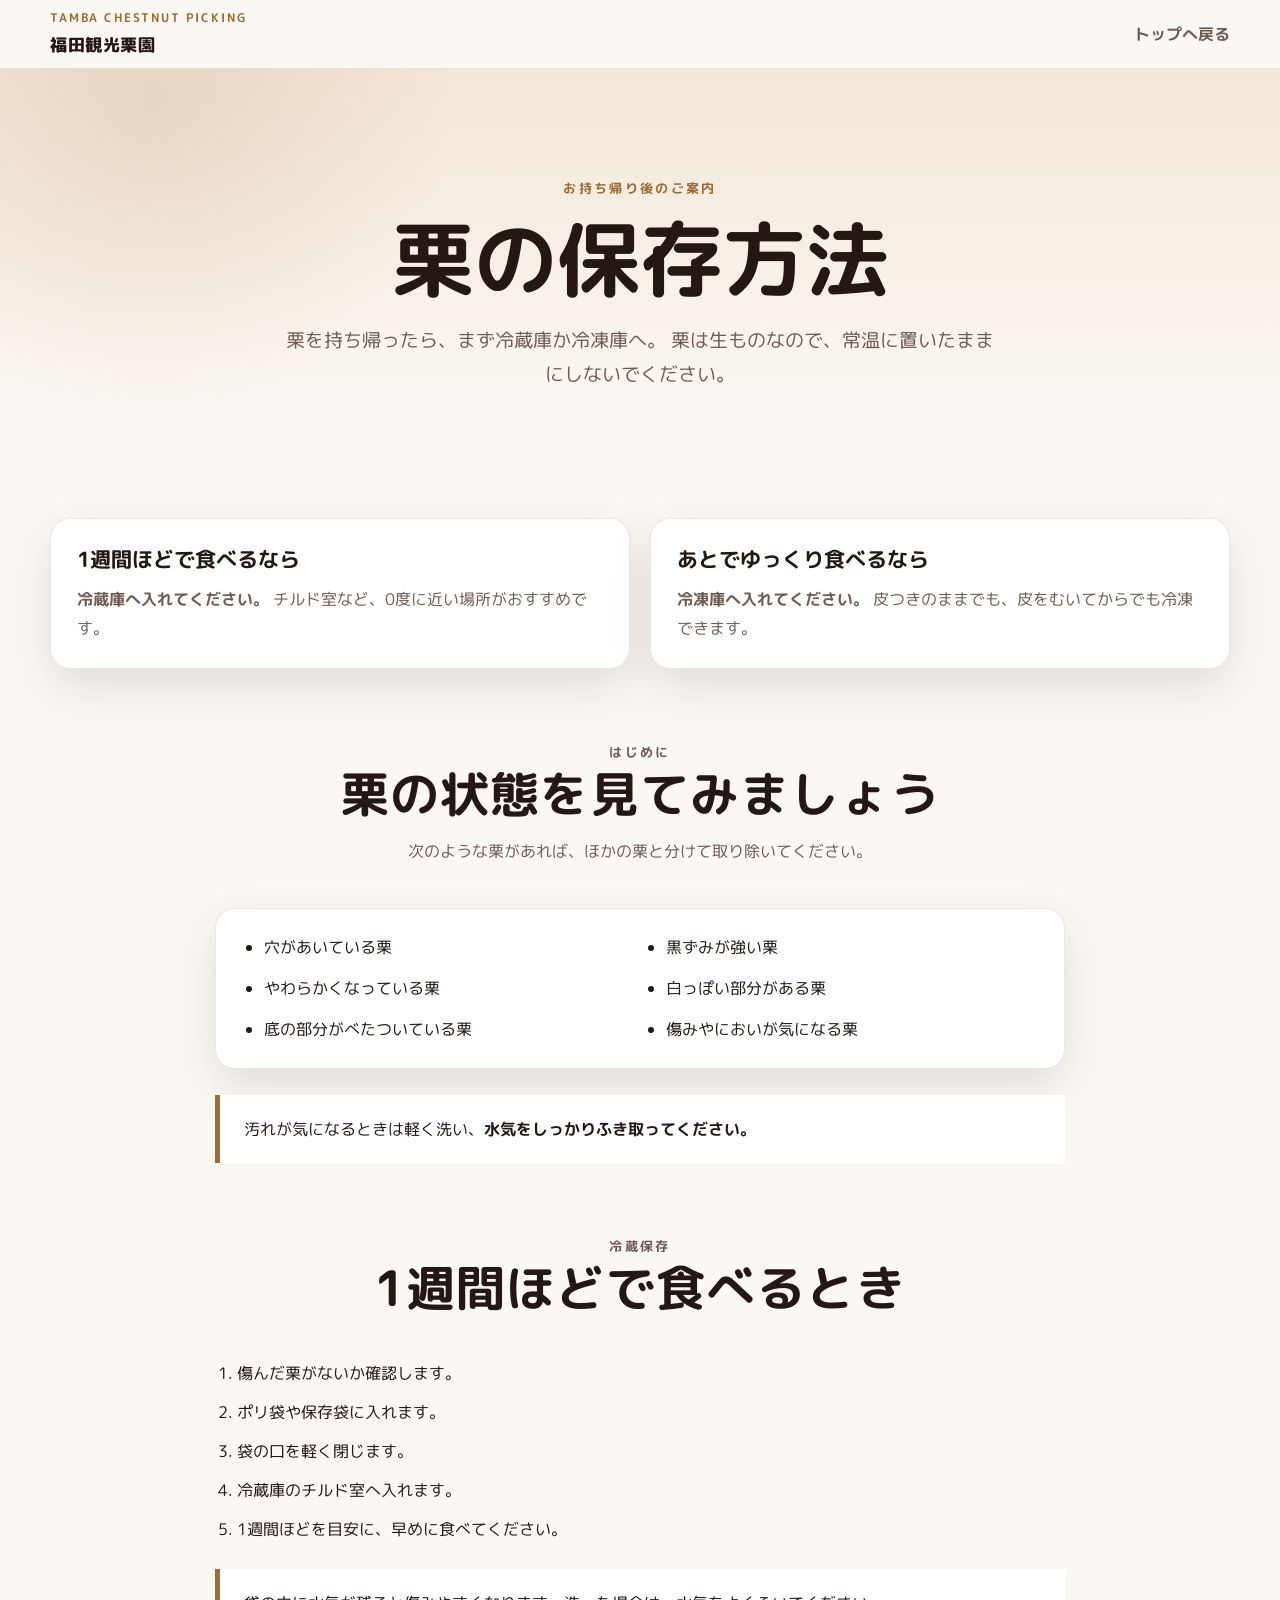
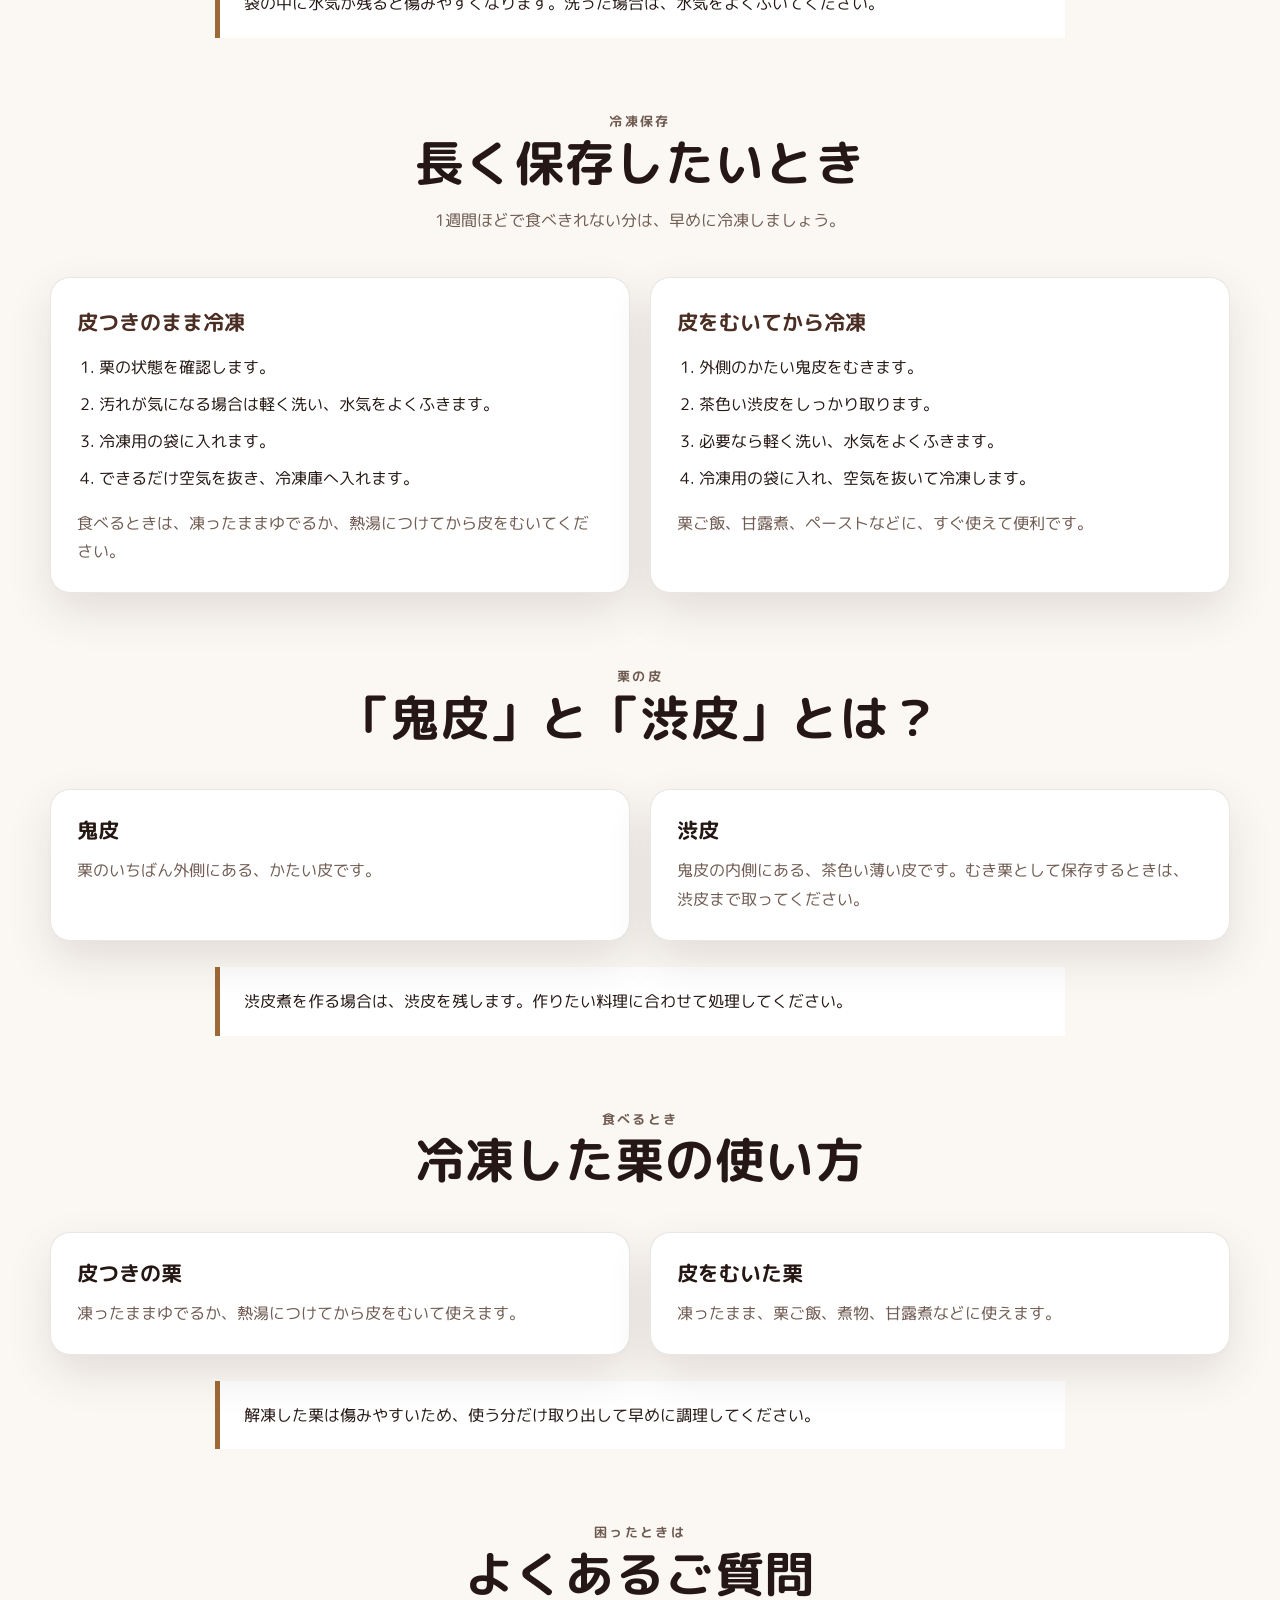
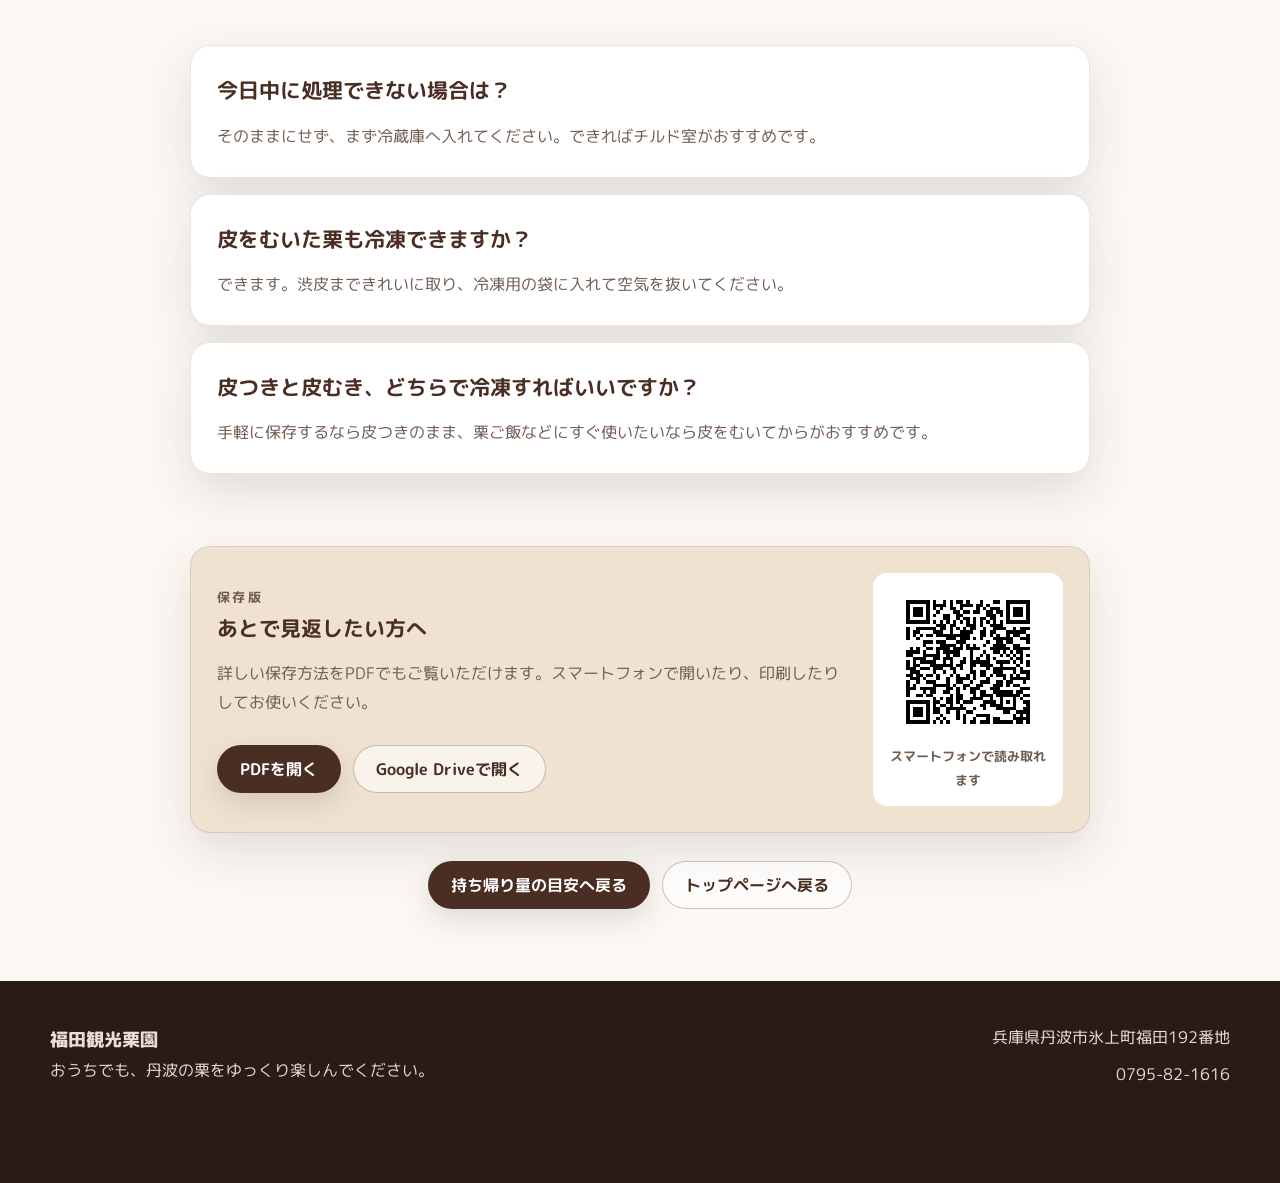
==== chestnut-storage.html @ 6d166f50 "サイト文言を自然な表現に調整" ====
<!doctype html>
<html lang="ja">
  <head>
    <meta charset="UTF-8" />
    <meta name="viewport" content="width=device-width, initial-scale=1.0" />
    <title>栗の保存方法 | 福田観光栗園</title>
    <meta
      name="description"
      content="福田観光栗園で持ち帰った栗を、おいしく楽しむための保存方法を紹介します。"
    />
    <meta name="theme-color" content="#4b2e23" />
    <link
      rel="canonical"
      href="https://s12s088yt21-alt.github.io/fukuda-kurien-site/chestnut-storage.html"
    />
    <link rel="icon" href="favicon-hero.png" type="image/png" />
    <link rel="apple-touch-icon" href="apple-touch-icon.png" />
    <meta property="og:title" content="栗の保存方法 | 福田観光栗園" />
    <meta
      property="og:description"
      content="持ち帰った栗をおいしく楽しむための、冷蔵・冷凍保存の方法をご紹介します。"
    />
    <meta property="og:type" content="article" />
    <meta
      property="og:url"
      content="https://s12s088yt21-alt.github.io/fukuda-kurien-site/chestnut-storage.html"
    />
    <meta property="og:site_name" content="福田観光栗園" />
    <meta property="og:locale" content="ja_JP" />
    <meta
      property="og:image"
      content="https://s12s088yt21-alt.github.io/fukuda-kurien-site/images/hero-share.jpg"
    />
    <meta name="twitter:card" content="summary_large_image" />
    <link rel="preconnect" href="https://fonts.googleapis.com" />
    <link rel="preconnect" href="https://fonts.gstatic.com" crossorigin />
    <link
      href="https://fonts.googleapis.com/css2?family=M+PLUS+Rounded+1c:wght@400;500;700;900&amp;display=swap"
      rel="stylesheet"
    />
    <link rel="stylesheet" href="style.css" />
  </head>
  <body class="subpage-body">
    <header class="subpage-header">
      <div class="container header-inner">
        <a class="brand" href="index.html">
          <span class="brand-kicker">Tamba Chestnut Picking</span>
          <span class="brand-name">福田観光栗園</span>
        </a>
        <a class="back-link" href="index.html">トップへ戻る</a>
      </div>
    </header>

    <main>
      <section class="guide-hero">
        <div class="container">
          <p class="section-kicker">お持ち帰り後のご案内</p>
          <h1>栗の保存方法</h1>
          <p class="guide-lead">
            栗を持ち帰ったら、まず冷蔵庫か冷凍庫へ。
            栗は生ものなので、常温に置いたままにしないでください。
          </p>
        </div>
      </section>

      <section class="guide-section">
        <div class="container">
          <div class="storage-grid storage-grid-two">
            <article class="storage-card">
              <h2>1週間ほどで食べるなら</h2>
              <p><strong>冷蔵庫へ入れてください。</strong> チルド室など、0度に近い場所がおすすめです。</p>
            </article>
            <article class="storage-card">
              <h2>あとでゆっくり食べるなら</h2>
              <p><strong>冷凍庫へ入れてください。</strong> 皮つきのままでも、皮をむいてからでも冷凍できます。</p>
            </article>
          </div>
        </div>
      </section>

      <section class="guide-section">
        <div class="container">
          <div class="section-heading">
            <p class="section-kicker">はじめに</p>
            <h2>栗の状態を見てみましょう</h2>
            <p>次のような栗があれば、ほかの栗と分けて取り除いてください。</p>
          </div>
          <ul class="storage-check-list">
            <li>穴があいている栗</li>
            <li>黒ずみが強い栗</li>
            <li>やわらかくなっている栗</li>
            <li>白っぽい部分がある栗</li>
            <li>底の部分がべたついている栗</li>
            <li>傷みやにおいが気になる栗</li>
          </ul>
          <div class="storage-note">
            <p>汚れが気になるときは軽く洗い、<strong>水気をしっかりふき取ってください。</strong></p>
          </div>
        </div>
      </section>

      <section class="guide-section">
        <div class="container">
          <div class="section-heading">
            <p class="section-kicker">冷蔵保存</p>
            <h2>1週間ほどで食べるとき</h2>
          </div>
          <ol class="storage-steps">
            <li>傷んだ栗がないか確認します。</li>
            <li>ポリ袋や保存袋に入れます。</li>
            <li>袋の口を軽く閉じます。</li>
            <li>冷蔵庫のチルド室へ入れます。</li>
            <li>1週間ほどを目安に、早めに食べてください。</li>
          </ol>
          <div class="storage-note">
            <p>袋の中に水気が残ると傷みやすくなります。洗った場合は、水気をよくふいてください。</p>
          </div>
        </div>
      </section>

      <section class="guide-section">
        <div class="container">
          <div class="section-heading">
            <p class="section-kicker">冷凍保存</p>
            <h2>長く保存したいとき</h2>
            <p>1週間ほどで食べきれない分は、早めに冷凍しましょう。</p>
          </div>
          <div class="storage-method-grid">
            <article class="storage-method-card">
              <h3>皮つきのまま冷凍</h3>
              <ol>
                <li>栗の状態を確認します。</li>
                <li>汚れが気になる場合は軽く洗い、水気をよくふきます。</li>
                <li>冷凍用の袋に入れます。</li>
                <li>できるだけ空気を抜き、冷凍庫へ入れます。</li>
              </ol>
              <p>食べるときは、凍ったままゆでるか、熱湯につけてから皮をむいてください。</p>
            </article>
            <article class="storage-method-card">
              <h3>皮をむいてから冷凍</h3>
              <ol>
                <li>外側のかたい鬼皮をむきます。</li>
                <li>茶色い渋皮をしっかり取ります。</li>
                <li>必要なら軽く洗い、水気をよくふきます。</li>
                <li>冷凍用の袋に入れ、空気を抜いて冷凍します。</li>
              </ol>
              <p>栗ご飯、甘露煮、ペーストなどに、すぐ使えて便利です。</p>
            </article>
          </div>
        </div>
      </section>

      <section class="guide-section">
        <div class="container">
          <div class="section-heading">
            <p class="section-kicker">栗の皮</p>
            <h2>「鬼皮」と「渋皮」とは？</h2>
          </div>
          <div class="storage-grid storage-grid-two">
            <article class="storage-card">
              <h2>鬼皮</h2>
              <p>栗のいちばん外側にある、かたい皮です。</p>
            </article>
            <article class="storage-card">
              <h2>渋皮</h2>
              <p>鬼皮の内側にある、茶色い薄い皮です。むき栗として保存するときは、渋皮まで取ってください。</p>
            </article>
          </div>
          <div class="storage-note">
            <p>渋皮煮を作る場合は、渋皮を残します。作りたい料理に合わせて処理してください。</p>
          </div>
        </div>
      </section>

      <section class="guide-section">
        <div class="container">
          <div class="section-heading">
            <p class="section-kicker">食べるとき</p>
            <h2>冷凍した栗の使い方</h2>
          </div>
          <div class="storage-grid storage-grid-two">
            <article class="storage-card">
              <h2>皮つきの栗</h2>
              <p>凍ったままゆでるか、熱湯につけてから皮をむいて使えます。</p>
            </article>
            <article class="storage-card">
              <h2>皮をむいた栗</h2>
              <p>凍ったまま、栗ご飯、煮物、甘露煮などに使えます。</p>
            </article>
          </div>
          <div class="storage-note">
            <p>解凍した栗は傷みやすいため、使う分だけ取り出して早めに調理してください。</p>
          </div>
        </div>
      </section>

      <section class="guide-section">
        <div class="container">
          <div class="section-heading">
            <p class="section-kicker">困ったときは</p>
            <h2>よくあるご質問</h2>
          </div>
          <div class="storage-faq">
            <article>
              <h3>今日中に処理できない場合は？</h3>
              <p>そのままにせず、まず冷蔵庫へ入れてください。できればチルド室がおすすめです。</p>
            </article>
            <article>
              <h3>皮をむいた栗も冷凍できますか？</h3>
              <p>できます。渋皮まできれいに取り、冷凍用の袋に入れて空気を抜いてください。</p>
            </article>
            <article>
              <h3>皮つきと皮むき、どちらで冷凍すればいいですか？</h3>
              <p>手軽に保存するなら皮つきのまま、栗ご飯などにすぐ使いたいなら皮をむいてからがおすすめです。</p>
            </article>
          </div>
        </div>
      </section>

      <section class="guide-section">
        <div class="container">
          <div class="storage-download">
            <div>
              <p class="section-kicker">保存版</p>
              <h2>あとで見返したい方へ</h2>
              <p>詳しい保存方法をPDFでもご覧いただけます。スマートフォンで開いたり、印刷したりしてお使いください。</p>
              <div class="guide-actions storage-download-actions">
                <a class="btn btn-primary" href="downloads/chestnut-storage-guide.pdf" target="_blank">PDFを開く</a>
                <a
                  class="btn btn-outline"
                  href="https://drive.google.com/file/d/1K8E_uU2FD8Vd5UGMmDGzL3dRLNlVh2WB/view?usp=sharing"
                  target="_blank"
                  rel="noreferrer"
                >Google Driveで開く</a>
              </div>
            </div>
            <a
              class="storage-qr"
              href="https://drive.google.com/file/d/1K8E_uU2FD8Vd5UGMmDGzL3dRLNlVh2WB/view?usp=sharing"
              target="_blank"
              rel="noreferrer"
              aria-label="QRコードのリンク先を開く"
            >
              <img src="assets/chestnut-storage-qr.svg" alt="詳しい栗の保存方法PDFのQRコード" />
              <span>スマートフォンで読み取れます</span>
            </a>
          </div>
          <div class="guide-actions">
            <a class="btn btn-primary" href="how-much-chestnuts.html">持ち帰り量の目安へ戻る</a>
            <a class="btn btn-outline" href="index.html">トップページへ戻る</a>
          </div>
        </div>
      </section>
    </main>

    <footer class="site-footer">
      <div class="container footer-inner">
        <div>
          <p class="footer-brand">福田観光栗園</p>
          <p>おうちでも、丹波の栗をゆっくり楽しんでください。</p>
        </div>
        <div class="footer-meta">
          <p>兵庫県丹波市氷上町福田192番地</p>
          <p>0795-82-1616</p>
        </div>
      </div>
    </footer>
  </body>
</html>
---- style.css ----
:root {
  --bg: #f7f2eb;
  --bg-soft: #fbf8f4;
  --surface: rgba(255, 255, 255, 0.72);
  --surface-strong: #ffffff;
  --text: #241714;
  --muted: #6f5b52;
  --line: rgba(78, 49, 36, 0.12);
  --primary: #4b2e23;
  --primary-strong: #341d15;
  --accent: #9c6a36;
  --accent-soft: #efe2d0;
  --green: #475b45;
  --shadow: 0 18px 45px rgba(46, 27, 19, 0.12);
  --radius-xl: 28px;
  --radius-lg: 20px;
  --radius-md: 14px;
  --container: 1180px;
  --header-h: 76px;
}

*,
*::before,
*::after {
  box-sizing: border-box;
}

html {
  scroll-behavior: smooth;
}

body {
  margin: 0;
  color: var(--text);
  background:
    radial-gradient(circle at top left, rgba(156, 106, 54, 0.06), transparent 22%),
    linear-gradient(180deg, #fbf8f4 0%, #f5efe7 100%);
  font-family:
    "M PLUS Rounded 1c",
    "Hiragino Sans",
    "Yu Gothic",
    "Meiryo",
    system-ui,
    -apple-system,
    sans-serif;
  line-height: 1.8;
  -webkit-font-smoothing: antialiased;
  text-rendering: optimizeLegibility;
}

img {
  display: block;
  max-width: 100%;
  height: auto;
}

button,
input,
textarea,
select {
  font: inherit;
}

a {
  color: inherit;
  text-decoration: none;
}

p,
h1,
h2,
h3,
figure {
  margin: 0;
}

.container {
  width: min(calc(100% - 32px), var(--container));
  margin-inline: auto;
}

.section {
  padding: 88px 0;
}

.section-heading {
  max-width: 760px;
  margin: 0 auto 42px;
  text-align: center;
}

.section-heading.left {
  margin-inline: 0;
  text-align: left;
}

.section-heading.compact {
  margin-bottom: 28px;
}

.section-kicker {
  margin: 0 0 12px;
  color: var(--accent);
  font-size: 0.82rem;
  font-weight: 700;
  letter-spacing: 0.18em;
  text-transform: uppercase;
}

.section-heading h2,
.story-copy h2,
.about-copy h2,
.access-copy h2 {
  margin: 0 0 14px;
  font-family:
    "M PLUS Rounded 1c",
    "Hiragino Sans",
    "Yu Gothic",
    sans-serif;
  font-weight: 700;
  font-size: clamp(2rem, 3.8vw, 3.4rem);
  line-height: 1.2;
  letter-spacing: 0.02em;
}

.section-heading p {
  margin: 0;
  color: var(--muted);
}

.site-header {
  position: sticky;
  top: 0;
  z-index: 50;
  height: var(--header-h);
  backdrop-filter: blur(16px);
  background: rgba(247, 242, 235, 0.7);
  border-bottom: 1px solid rgba(75, 46, 35, 0.08);
}

.header-inner {
  display: flex;
  align-items: center;
  justify-content: space-between;
  gap: 24px;
  min-height: var(--header-h);
}

.brand {
  display: grid;
  gap: 2px;
}

.brand-kicker {
  font-size: 0.72rem;
  font-weight: 700;
  letter-spacing: 0.16em;
  text-transform: uppercase;
  color: var(--accent);
}

.brand-name {
  font-size: 1.05rem;
  font-weight: 800;
  letter-spacing: 0.03em;
}

.site-nav {
  display: flex;
  align-items: center;
  gap: 24px;
}

.site-nav a {
  position: relative;
  font-size: 0.95rem;
  color: var(--muted);
}

.site-nav a::after {
  content: "";
  position: absolute;
  left: 0;
  bottom: -6px;
  width: 100%;
  height: 1px;
  background: var(--primary);
  transform: scaleX(0);
  transform-origin: left;
  transition: transform 0.25s ease;
}

.site-nav a:hover::after,
.site-nav a:focus-visible::after {
  transform: scaleX(1);
}

.hero {
  position: relative;
  min-height: calc(100svh - var(--header-h));
  display: grid;
  align-items: center;
  overflow: clip;
}

.hero-media,
.hero-media img,
.hero-overlay {
  position: absolute;
  inset: 0;
}

.hero-media img {
  width: 100%;
  height: 100%;
  object-fit: cover;
}

.hero-overlay {
  background:
    linear-gradient(90deg, rgba(25, 15, 10, 0.72) 0%, rgba(25, 15, 10, 0.46) 42%, rgba(25, 15, 10, 0.16) 100%),
    linear-gradient(180deg, rgba(25, 15, 10, 0.08), rgba(25, 15, 10, 0.4));
}

.hero-content {
  position: relative;
  z-index: 1;
  padding: 88px 0 96px;
  color: #fffaf5;
}

.hero-content h1 {
  margin: 0 0 18px;
  font-family:
    "M PLUS Rounded 1c",
    "Hiragino Sans",
    "Yu Gothic",
    sans-serif;
  font-weight: 700;
  font-size: clamp(2.8rem, 6vw, 5.8rem);
  line-height: 1.05;
  letter-spacing: 0.04em;
}

.hero-lead {
  max-width: 680px;
  margin: 0 0 28px;
  color: rgba(255, 250, 245, 0.92);
  font-size: clamp(1rem, 1.5vw, 1.12rem);
}

.hero-actions {
  display: flex;
  flex-wrap: wrap;
  gap: 14px;
  margin-bottom: 28px;
}

.btn {
  display: inline-flex;
  align-items: center;
  justify-content: center;
  min-height: 48px;
  padding: 0 22px;
  border-radius: 999px;
  border: 1px solid transparent;
  font-weight: 700;
  transition:
    transform 0.2s ease,
    background-color 0.2s ease,
    border-color 0.2s ease,
    color 0.2s ease,
    box-shadow 0.2s ease;
}

.btn:hover,
.btn:focus-visible {
  transform: translateY(-1px);
}

.btn-primary {
  background: #fffaf5;
  color: var(--primary);
  box-shadow: 0 10px 30px rgba(0, 0, 0, 0.12);
}

.btn-secondary {
  color: #fffaf5;
  border-color: rgba(255, 250, 245, 0.4);
  background: rgba(255, 255, 255, 0.08);
}

.btn-instagram {
  color: var(--surface-strong);
  background: linear-gradient(135deg, #7f4b2c, #4b2e23);
  border-color: rgba(75, 46, 35, 0.9);
  box-shadow: 0 12px 28px rgba(75, 46, 35, 0.18);
}

.btn-instagram:hover,
.btn-instagram:focus-visible {
  background: linear-gradient(135deg, #8f5633, #341d15);
  box-shadow: 0 16px 32px rgba(52, 29, 21, 0.22);
}

.btn-outline {
  color: var(--primary);
  border-color: rgba(75, 46, 35, 0.28);
  background: rgba(255, 255, 255, 0.58);
}

.text-link {
  color: var(--primary);
  font-weight: 700;
  text-decoration: underline;
  text-decoration-color: rgba(75, 46, 35, 0.3);
  text-underline-offset: 3px;
}

.hero-points {
  display: flex;
  flex-wrap: wrap;
  gap: 10px 12px;
  padding: 0;
  margin: 0;
  list-style: none;
}

.hero-points li {
  padding: 10px 14px;
  border-radius: 999px;
  background: rgba(255, 250, 245, 0.12);
  border: 1px solid rgba(255, 250, 245, 0.18);
  backdrop-filter: blur(10px);
  font-size: 0.95rem;
}

.season-status {
  position: relative;
  z-index: 3;
  padding: 18px 0;
  color: #fff8f1;
  background: var(--green);
}

.season-status-inner {
  display: flex;
  align-items: center;
  justify-content: center;
  flex-wrap: wrap;
  gap: 8px 16px;
  text-align: center;
}

.season-status-label {
  padding: 5px 10px;
  border: 1px solid rgba(255, 255, 255, 0.36);
  border-radius: 999px;
  font-size: 0.82rem;
  font-weight: 700;
}

.season-status strong {
  font-size: 1.12rem;
}

.season-status p {
  color: rgba(255, 248, 241, 0.82);
  font-size: 0.92rem;
}

.quick-info {
  position: relative;
  padding-top: 24px;
  z-index: 2;
}

.info-grid {
  display: grid;
  grid-template-columns: repeat(5, 1fr);
  gap: 18px;
}

.info-card {
  padding: 22px 18px;
  border-radius: var(--radius-lg);
  background: rgba(255, 255, 255, 0.82);
  border: 1px solid rgba(255, 255, 255, 0.9);
  backdrop-filter: blur(18px);
  box-shadow: var(--shadow);
}

.info-label {
  display: inline-block;
  margin-bottom: 12px;
  color: var(--accent);
  font-size: 0.78rem;
  font-weight: 800;
  letter-spacing: 0.14em;
  text-transform: uppercase;
}

.info-card strong {
  display: block;
  margin-bottom: 8px;
  font-size: 1.04rem;
  line-height: 1.5;
}

.info-card p {
  margin: 0;
  color: var(--muted);
  font-size: 0.92rem;
  line-height: 1.7;
}

.about-grid,
.story-grid,
.access-grid {
  display: grid;
  grid-template-columns: 1.1fr 0.9fr;
  gap: 40px;
  align-items: center;
}

.about-copy p,
.story-copy p,
.access-copy p {
  margin: 0 0 16px;
  color: var(--muted);
}

.about-features {
  display: grid;
  grid-template-columns: repeat(3, 1fr);
  gap: 16px;
  margin-top: 28px;
}

.feature-card,
.note-card,
.side-panel,
.flow-card,
.price-card {
  border-radius: var(--radius-lg);
  background: rgba(255, 255, 255, 0.74);
  border: 1px solid var(--line);
  box-shadow: var(--shadow);
}

.feature-card {
  padding: 18px;
}

.feature-card h3 {
  margin: 0 0 8px;
  font-size: 1rem;
}

.feature-card p {
  margin: 0;
  color: var(--muted);
  font-size: 0.93rem;
}

.about-visual img,
.story-visual img,
.access-visual img {
  border-radius: var(--radius-xl);
  box-shadow: var(--shadow);
  object-fit: cover;
}

.gallery-grid {
  display: grid;
  grid-template-columns: 1.25fr 1fr 1fr;
  gap: 16px;
}

.gallery-item {
  position: relative;
  padding: 0;
  border: 0;
  border-radius: 22px;
  overflow: hidden;
  background: #ddd;
  box-shadow: var(--shadow);
  min-height: 250px;
}

.gallery-item img {
  width: 100%;
  height: 100%;
  object-fit: cover;
  transition:
    transform 0.45s ease,
    filter 0.45s ease;
}

.gallery-item::after {
  content: "写真";
  position: absolute;
  right: 14px;
  bottom: 14px;
  padding: 8px 12px;
  border-radius: 999px;
  background: rgba(20, 12, 8, 0.62);
  color: #fff;
  font-size: 0.82rem;
  opacity: 0;
  transform: translateY(8px);
  transition:
    opacity 0.25s ease,
    transform 0.25s ease;
}

.gallery-item:hover img,
.gallery-item:focus-visible img {
  transform: scale(1.04);
  filter: saturate(1.04);
}

.gallery-item:hover::after,
.gallery-item:focus-visible::after {
  opacity: 1;
  transform: translateY(0);
}

.gallery-item-large {
  grid-row: span 2;
  min-height: 520px;
}

.flow-grid,
.pricing-grid {
  display: grid;
  grid-template-columns: repeat(3, 1fr);
  gap: 22px;
}

.flow-card {
  position: relative;
  overflow: hidden;
  padding: 0 0 22px;
}

.flow-card img {
  width: 100%;
  aspect-ratio: 4 / 3;
  object-fit: cover;
}

.flow-card h3 {
  margin: 20px 22px 10px;
  font-size: 1.2rem;
}

.flow-card p,
.flow-card dl {
  margin: 0 22px;
  color: var(--muted);
}

.flow-card dl {
  margin-top: 16px;
  padding-top: 14px;
  border-top: 1px solid var(--line);
}

.flow-card dt {
  margin-bottom: 4px;
  color: var(--primary);
  font-weight: 700;
}

.flow-card dd {
  margin: 0;
}

.flow-number {
  position: absolute;
  top: 14px;
  left: 14px;
  z-index: 1;
  width: 42px;
  height: 42px;
  display: grid;
  place-items: center;
  border-radius: 50%;
  background: rgba(75, 46, 35, 0.88);
  color: #fff;
  font-weight: 800;
  font-size: 0.9rem;
  box-shadow: 0 10px 20px rgba(0, 0, 0, 0.18);
}

.pricing-grid {
  grid-template-columns: repeat(3, 1fr);
}

.price-card {
  padding: 24px;
}

.price-card.highlight {
  background:
    linear-gradient(180deg, rgba(75, 46, 35, 0.96), rgba(52, 29, 21, 0.96));
  color: #fff8f1;
  border-color: transparent;
}

.price-label {
  display: inline-block;
  margin-bottom: 12px;
  color: var(--accent);
  font-size: 0.8rem;
  font-weight: 800;
  letter-spacing: 0.14em;
  text-transform: uppercase;
}

.price-card.highlight .price-label {
  color: rgba(255, 243, 222, 0.72);
}

.price-card h3 {
  margin: 0 0 8px;
  font-size: clamp(1.6rem, 2.3vw, 2.15rem);
  line-height: 1.2;
}

.price-card p {
  margin: 0;
  color: inherit;
  opacity: 0.85;
}

.take-home-promo {
  padding-top: 32px;
}

.take-home-promo-inner {
  display: grid;
  grid-template-columns: minmax(0, 1.35fr) minmax(260px, 0.65fr);
  gap: 36px;
  align-items: center;
  padding: clamp(28px, 5vw, 54px);
  border-radius: var(--radius-xl);
  color: #fff8f1;
  background:
    radial-gradient(circle at top right, rgba(239, 226, 208, 0.18), transparent 35%),
    linear-gradient(135deg, #4b2e23, #2f3d2e);
  box-shadow: var(--shadow);
}

.take-home-promo h2 {
  margin: 0 0 14px;
  font-family:
    "M PLUS Rounded 1c",
    "Hiragino Sans",
    "Yu Gothic",
    sans-serif;
  font-weight: 700;
  font-size: clamp(2rem, 3.8vw, 3.3rem);
  line-height: 1.25;
}

.take-home-promo p {
  margin: 0;
  color: rgba(255, 248, 241, 0.84);
}

.take-home-promo-actions {
  display: grid;
  gap: 12px;
}

.take-home-promo .btn-outline {
  color: #fff8f1;
  border-color: rgba(255, 248, 241, 0.35);
  background: rgba(255, 255, 255, 0.08);
}

/* 下層案内ページ */
.subpage-body {
  background: var(--bg-soft);
}

.subpage-header {
  border-bottom: 1px solid var(--line);
  background: rgba(251, 248, 244, 0.94);
}

.subpage-header .header-inner {
  min-height: 68px;
}

.back-link {
  color: var(--muted);
  font-weight: 700;
}

.guide-hero {
  padding: clamp(62px, 9vw, 108px) 0 54px;
  text-align: center;
  background:
    radial-gradient(circle at 12% 10%, rgba(156, 106, 54, 0.14), transparent 26%),
    linear-gradient(180deg, #f3e7d8, #fbf8f4);
}

.guide-hero h1 {
  margin: 0 0 18px;
  font-family:
    "M PLUS Rounded 1c",
    "Hiragino Sans",
    "Yu Gothic",
    sans-serif;
  font-weight: 700;
  font-size: clamp(2.5rem, 7vw, 5.2rem);
  line-height: 1.12;
}

.guide-lead {
  max-width: 720px;
  margin: 0 auto;
  color: var(--muted);
  font-size: clamp(1rem, 2vw, 1.18rem);
}

.freedom-note {
  max-width: 820px;
  margin: 30px auto 0;
  padding: 18px 22px;
  border: 1px solid rgba(75, 46, 35, 0.14);
  border-radius: var(--radius-md);
  background: rgba(255, 255, 255, 0.72);
  font-weight: 700;
}

.guide-section {
  padding: 72px 0;
}

.guide-section + .guide-section {
  padding-top: 0;
}

.amount-grid,
.use-grid,
.storage-grid {
  display: grid;
  grid-template-columns: repeat(3, 1fr);
  gap: 20px;
}

.storage-grid-two {
  grid-template-columns: repeat(2, 1fr);
}

.amount-card,
.use-card,
.storage-card,
.guide-callout {
  padding: 26px;
  border: 1px solid var(--line);
  border-radius: var(--radius-lg);
  background: #fff;
  box-shadow: var(--shadow);
}

.amount-card {
  position: relative;
  padding-top: 62px;
}

.amount-label {
  position: absolute;
  top: 20px;
  left: 22px;
  color: var(--accent);
  font-weight: 800;
  letter-spacing: 0.06em;
}

.amount-card h2,
.use-card h2,
.storage-card h2 {
  margin: 0 0 10px;
  font-size: 1.3rem;
  line-height: 1.45;
}

.amount-card p,
.use-card p,
.storage-card p,
.guide-callout p {
  margin: 0;
  color: var(--muted);
}

.guide-callout {
  max-width: 850px;
  margin: 34px auto 0;
  text-align: center;
  background: var(--accent-soft);
  box-shadow: none;
}

.guide-callout strong {
  display: block;
  margin-bottom: 6px;
  color: var(--primary);
  font-size: 1.2rem;
}

.guide-actions {
  display: flex;
  flex-wrap: wrap;
  justify-content: center;
  gap: 12px;
  margin-top: 28px;
}

.guide-actions .btn-primary {
  color: #fff;
  background: var(--primary);
}

.storage-steps {
  max-width: 850px;
  margin: 0 auto;
  padding-left: 1.4em;
}

.storage-steps li + li {
  margin-top: 10px;
}

.storage-note {
  max-width: 850px;
  margin: 26px auto 0;
  padding: 20px 24px;
  border-left: 5px solid var(--accent);
  background: #fff;
}

.storage-note p {
  margin: 0;
}

.storage-check-list {
  display: grid;
  grid-template-columns: repeat(2, minmax(0, 1fr));
  gap: 12px 28px;
  max-width: 850px;
  margin: 0 auto;
  padding: 24px 24px 24px 48px;
  border: 1px solid var(--line);
  border-radius: var(--radius-lg);
  background: #fff;
  box-shadow: var(--shadow);
}

.storage-method-grid {
  display: grid;
  grid-template-columns: repeat(2, 1fr);
  gap: 20px;
}

.storage-method-card,
.storage-faq article,
.storage-download {
  padding: 26px;
  border: 1px solid var(--line);
  border-radius: var(--radius-lg);
  background: #fff;
  box-shadow: var(--shadow);
}

.storage-method-card h3,
.storage-faq h3,
.storage-download h2 {
  margin: 0 0 12px;
  color: var(--primary);
  font-size: 1.3rem;
}

.storage-method-card ol {
  margin: 0 0 16px;
  padding-left: 1.35em;
}

.storage-method-card li + li {
  margin-top: 8px;
}

.storage-method-card p,
.storage-faq p,
.storage-download p {
  margin: 0;
  color: var(--muted);
}

.storage-faq {
  display: grid;
  gap: 16px;
  max-width: 900px;
  margin: 0 auto;
}

.storage-download {
  display: grid;
  grid-template-columns: minmax(0, 1fr) 190px;
  gap: 28px;
  align-items: center;
  max-width: 900px;
  margin: 0 auto;
  background: var(--accent-soft);
}

.storage-download-actions {
  justify-content: flex-start;
}

.storage-qr {
  display: grid;
  gap: 8px;
  justify-items: center;
  padding: 14px;
  border-radius: var(--radius-md);
  background: #fff;
  color: var(--muted);
  font-size: 0.82rem;
  font-weight: 700;
  text-align: center;
}

.storage-qr img {
  width: 150px;
  aspect-ratio: 1;
}

.notes-grid {
  display: grid;
  grid-template-columns: 1.15fr 0.85fr;
  gap: 28px;
  align-items: start;
}

.note-list {
  display: grid;
  gap: 18px;
}

.note-card {
  padding: 22px;
}

.note-card h3 {
  margin: 0 0 12px;
  font-size: 1.06rem;
}

.note-card p,
.note-card ul {
  margin: 0;
  color: var(--muted);
}

.note-card p + p {
  margin-top: 6px;
}

.note-card ul {
  padding-left: 1.2em;
}

.side-panel {
  position: sticky;
  top: calc(var(--header-h) + 22px);
  padding: 28px;
  background:
    linear-gradient(180deg, rgba(156, 106, 54, 0.12), rgba(255, 255, 255, 0.8));
}

.side-kicker {
  margin: 0 0 8px;
  color: var(--accent);
  font-size: 0.8rem;
  font-weight: 800;
  letter-spacing: 0.14em;
  text-transform: uppercase;
}

.side-panel h3 {
  margin: 0 0 12px;
  font-size: 1.3rem;
}

.side-panel p {
  margin: 0;
  color: var(--muted);
}

.access-list {
  display: grid;
  gap: 14px;
  margin: 0;
}

.access-list div {
  display: grid;
  grid-template-columns: 110px 1fr;
  gap: 16px;
  padding: 14px 0;
  border-bottom: 1px solid var(--line);
}

.access-list dt {
  color: var(--muted);
  font-weight: 700;
}

.access-list dd {
  margin: 0;
  font-weight: 600;
}

.access-actions {
  display: flex;
  flex-wrap: wrap;
  gap: 14px;
  margin-top: 26px;
}

.access-visual {
  display: grid;
  gap: 16px;
}

.access-map {
  width: 100%;
  min-height: 320px;
  border: 0;
  border-radius: var(--radius-xl);
  box-shadow: var(--shadow);
  background: #e7e0d8;
}

.site-footer {
  padding: 42px 0 94px;
  background: #2a1b15;
  color: rgba(255, 248, 241, 0.88);
}

.footer-inner {
  display: flex;
  justify-content: space-between;
  gap: 28px;
}

.footer-brand {
  margin: 0 0 8px;
  font-size: 1.15rem;
  font-weight: 800;
}

.footer-inner p {
  margin: 0;
}

.footer-meta {
  display: grid;
  gap: 8px;
  text-align: right;
}

.mobile-cta {
  position: fixed;
  left: 50%;
  bottom: 16px;
  z-index: 60;
  transform: translateX(-50%);
  display: none;
  gap: 8px;
  padding: 8px;
  border-radius: 999px;
  background: rgba(36, 23, 20, 0.88);
  backdrop-filter: blur(18px);
  box-shadow: 0 16px 34px rgba(0, 0, 0, 0.24);
}

.mobile-cta a {
  min-width: 88px;
  padding: 11px 12px;
  border-radius: 999px;
  color: #fff9f3;
  text-align: center;
  font-weight: 700;
  font-size: 0.86rem;
}

.mobile-cta a:first-child {
  background: rgba(71, 91, 69, 0.88);
}

.mobile-cta a:nth-child(2) {
  background: rgba(255, 255, 255, 0.1);
}

.mobile-cta a:nth-child(3) {
  background: rgba(156, 106, 54, 0.32);
}

.reveal {
  opacity: 0;
  transform: translateY(18px);
  transition:
    opacity 0.7s ease,
    transform 0.7s ease;
}

.reveal.is-visible {
  opacity: 1;
  transform: translateY(0);
}

@media (max-width: 1100px) {
  .info-grid,
  .flow-grid,
  .pricing-grid,
  .about-features {
    grid-template-columns: repeat(2, 1fr);
  }

  .gallery-grid {
    grid-template-columns: repeat(2, 1fr);
  }

  .gallery-item-large {
    grid-row: span 1;
    min-height: 380px;
  }

  .about-grid,
  .story-grid,
  .access-grid,
  .notes-grid,
  .take-home-promo-inner {
    grid-template-columns: 1fr;
  }

  .amount-grid,
  .use-grid,
  .storage-grid,
  .storage-method-grid {
    grid-template-columns: repeat(2, 1fr);
  }

  .side-panel {
    position: static;
  }
}

@media (max-width: 760px) {
  :root {
    --header-h: 64px;
  }

  .site-nav {
    display: none;
  }

  .section {
    padding: 68px 0;
  }

  .hero-content {
    padding: 72px 0 84px;
  }

  .hero-content h1 {
    font-size: clamp(2.4rem, 11vw, 4rem);
  }

  .info-grid,
  .flow-grid,
  .pricing-grid,
  .gallery-grid,
    .about-features {
    grid-template-columns: 1fr;
  }

  .amount-grid,
  .use-grid,
  .storage-grid,
  .storage-method-grid,
  .storage-check-list,
  .storage-download {
    grid-template-columns: 1fr;
  }

  .storage-download {
    justify-items: stretch;
  }

  .storage-qr {
    max-width: 210px;
    justify-self: center;
  }

  .season-status-inner {
    display: grid;
    gap: 5px;
  }

  .season-status-label {
    justify-self: center;
  }

  .quick-info {
    padding-top: 18px;
  }

  .gallery-item,
  .gallery-item-large {
    min-height: 240px;
  }

  .access-list div {
    grid-template-columns: 1fr;
    gap: 6px;
  }

  .footer-inner {
    flex-direction: column;
  }

  .footer-meta {
    text-align: left;
  }

  .mobile-cta {
    display: flex;
  }
}

@media (prefers-reduced-motion: reduce) {
  html {
    scroll-behavior: auto;
  }

  *,
  *::before,
  *::after {
    animation: none !important;
    transition: none !important;
  }

  .reveal,
  .reveal.is-visible {
    opacity: 1;
    transform: none;
  }
}
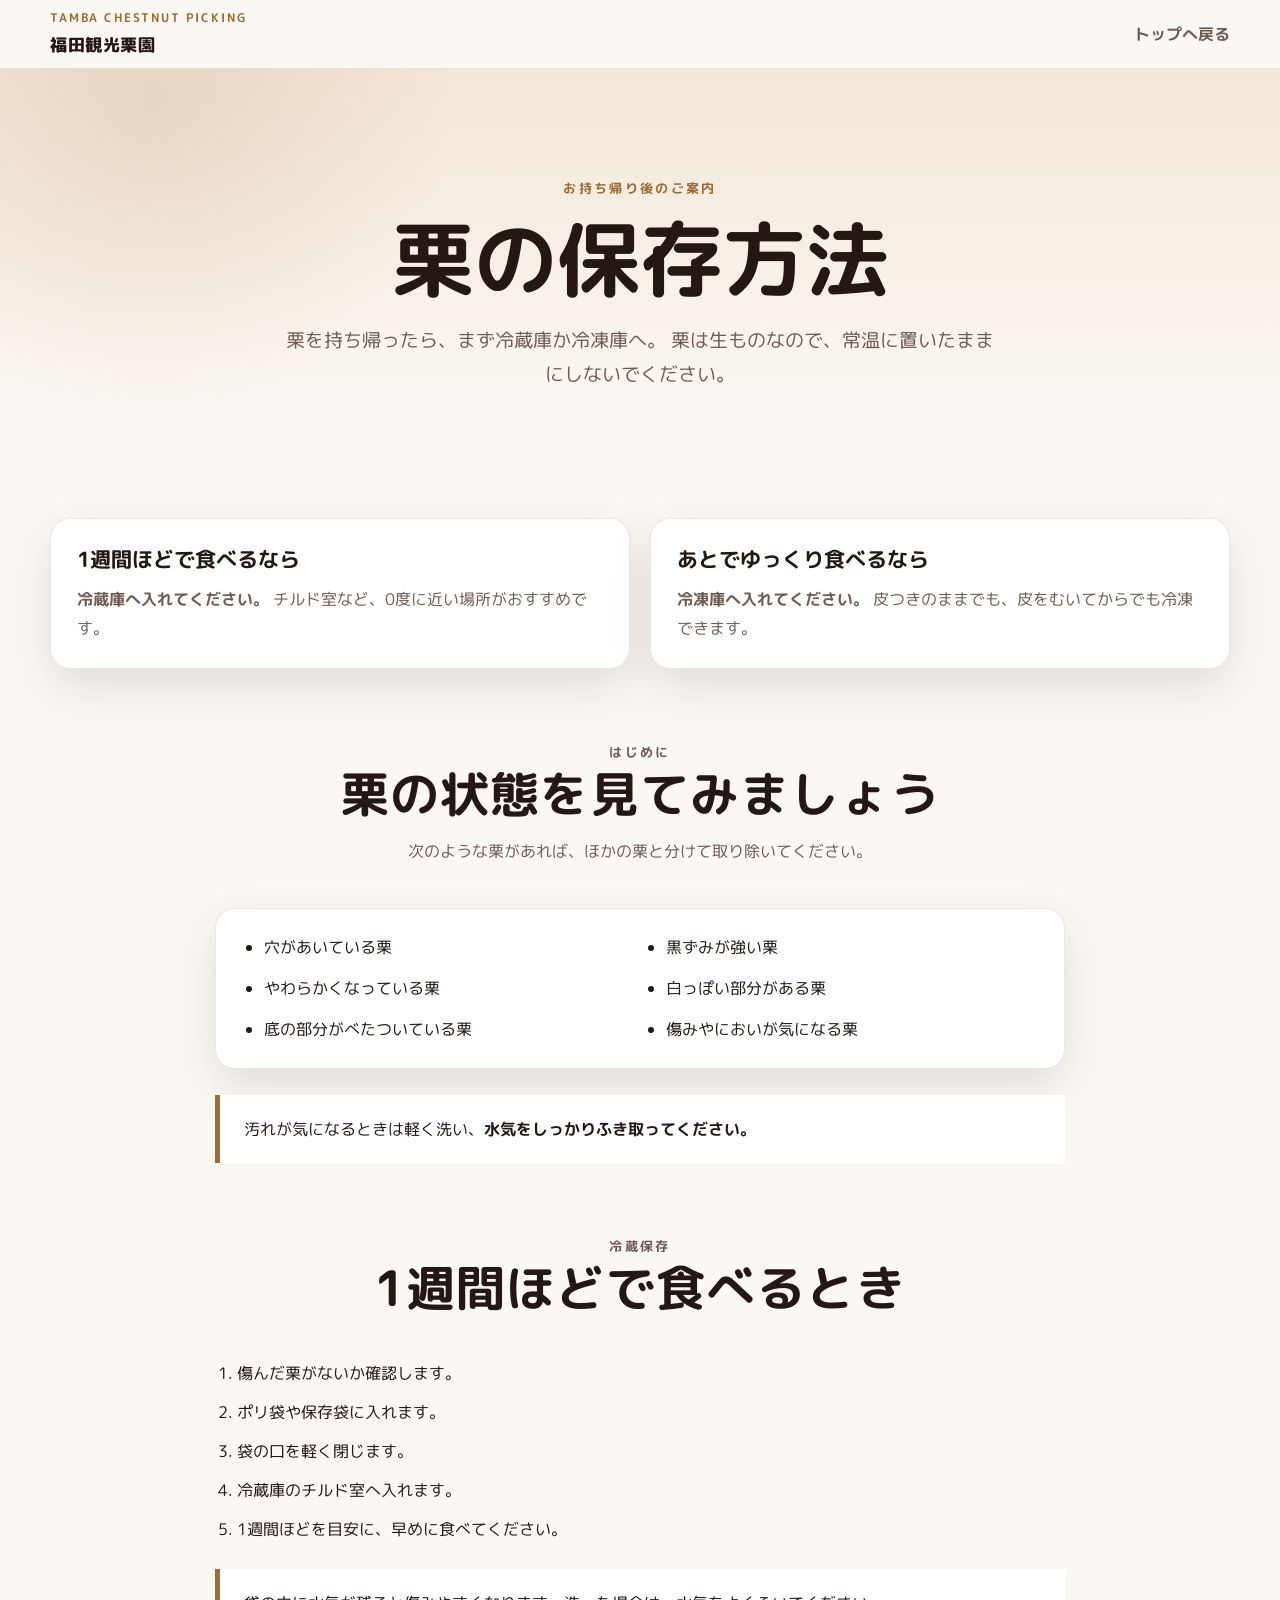
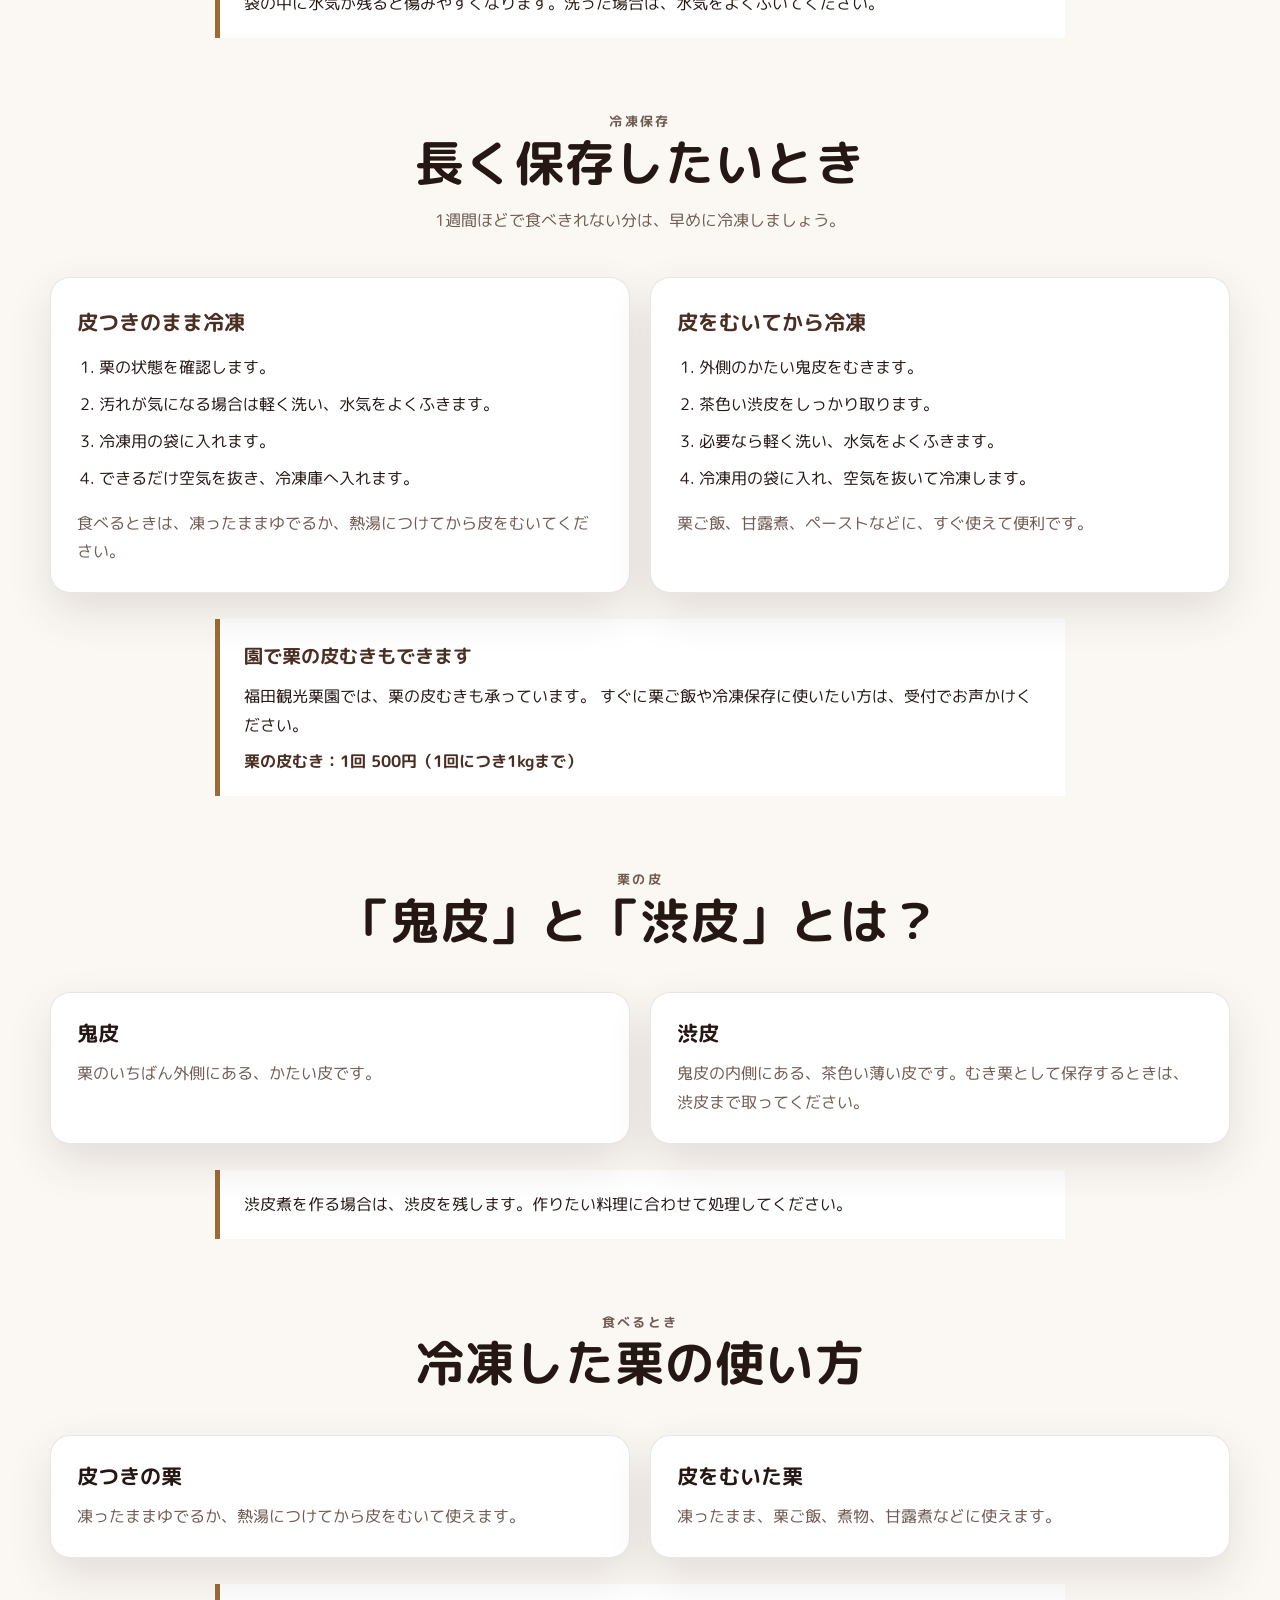
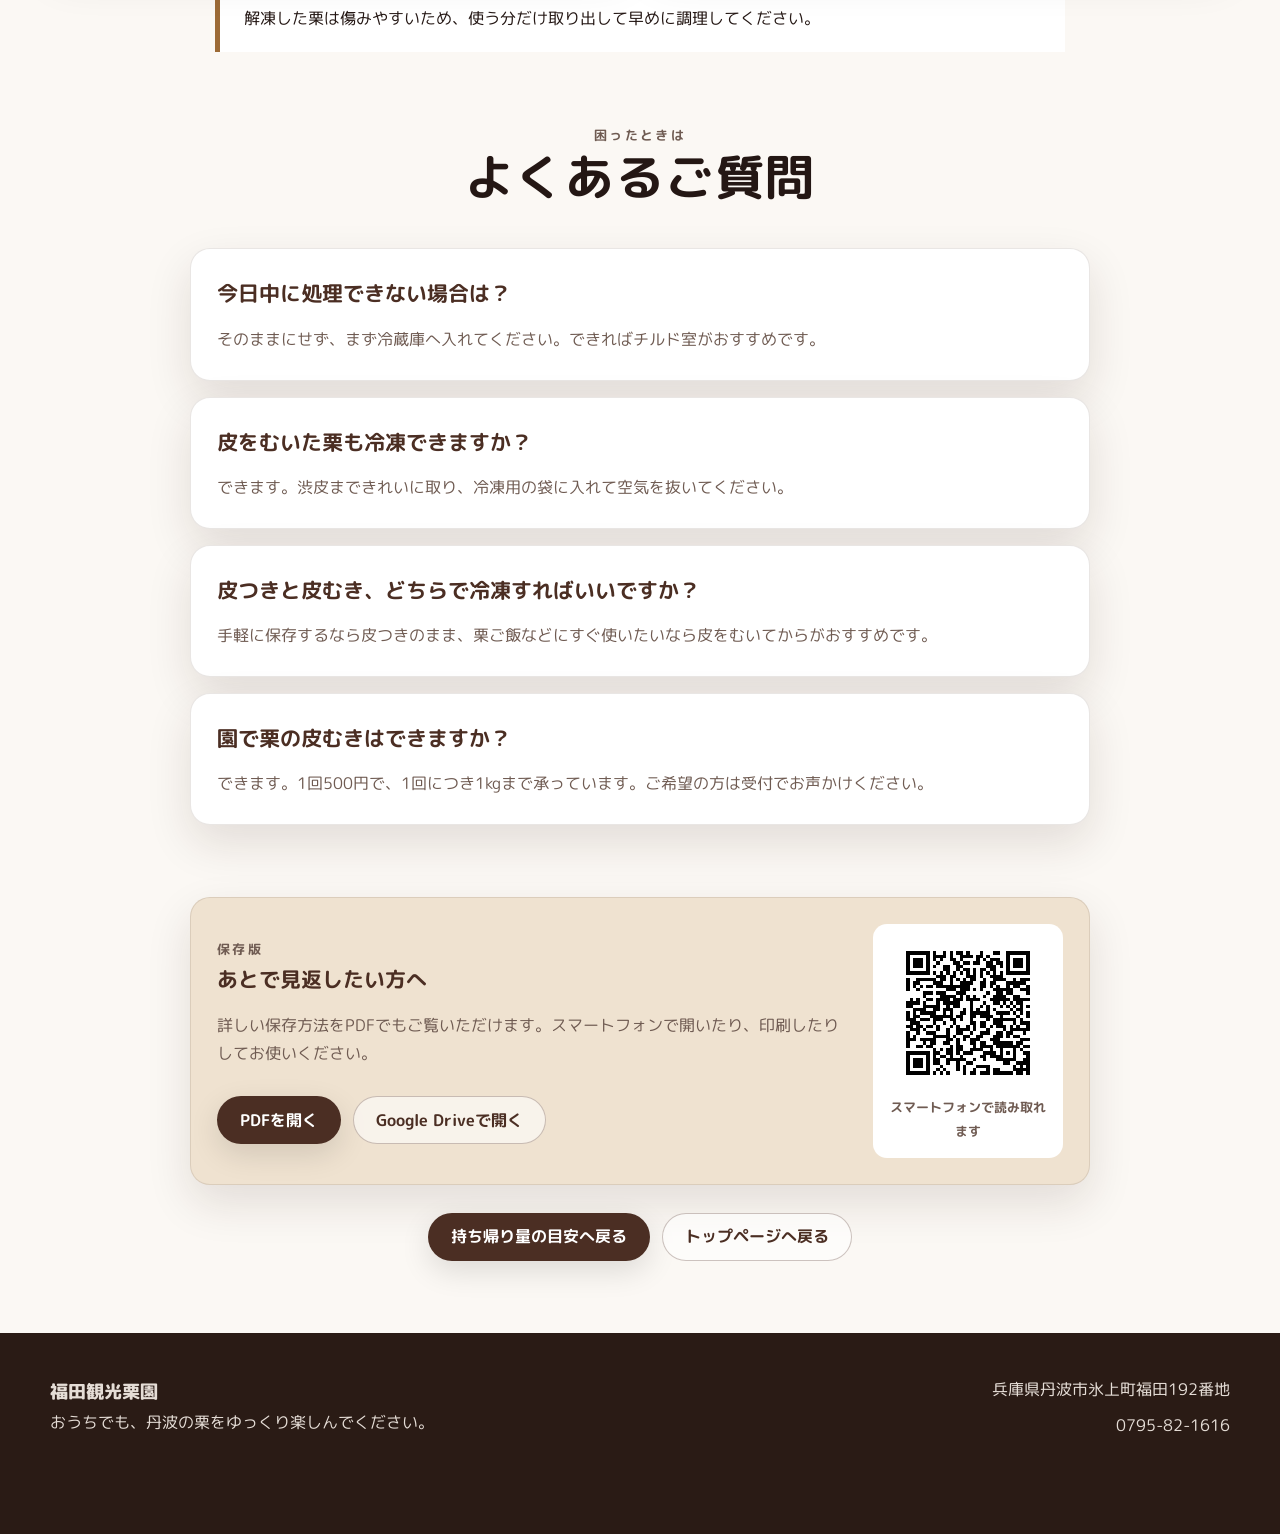
==== commit cfd56faf: "保存方法に栗の皮むき案内を追加" ====
--- a/chestnut-storage.html
+++ b/chestnut-storage.html
@@ -147,6 +147,14 @@
               <p>栗ご飯、甘露煮、ペーストなどに、すぐ使えて便利です。</p>
             </article>
           </div>
+          <div class="storage-note storage-peeling-note">
+            <h3>園で栗の皮むきもできます</h3>
+            <p>
+              福田観光栗園では、栗の皮むきも承っています。
+              すぐに栗ご飯や冷凍保存に使いたい方は、受付でお声かけください。
+            </p>
+            <p class="storage-note-meta">栗の皮むき：1回 500円（1回につき1kgまで）</p>
+          </div>
         </div>
       </section>
 
@@ -212,6 +220,10 @@
             <article>
               <h3>皮つきと皮むき、どちらで冷凍すればいいですか？</h3>
               <p>手軽に保存するなら皮つきのまま、栗ご飯などにすぐ使いたいなら皮をむいてからがおすすめです。</p>
+            </article>
+            <article>
+              <h3>園で栗の皮むきはできますか？</h3>
+              <p>できます。1回500円で、1回につき1kgまで承っています。ご希望の方は受付でお声かけください。</p>
             </article>
           </div>
         </div>
--- a/style.css
+++ b/style.css
@@ -303,6 +303,19 @@
   box-shadow: 0 16px 32px rgba(52, 29, 21, 0.22);
 }
 
+.btn-mail {
+  color: var(--surface-strong);
+  background: var(--green);
+  border-color: rgba(71, 91, 69, 0.9);
+  box-shadow: 0 12px 28px rgba(71, 91, 69, 0.18);
+}
+
+.btn-mail:hover,
+.btn-mail:focus-visible {
+  background: #384936;
+  box-shadow: 0 16px 32px rgba(56, 73, 54, 0.22);
+}
+
 .btn-outline {
   color: var(--primary);
   border-color: rgba(75, 46, 35, 0.28);
@@ -670,6 +683,34 @@
   color: rgba(255, 248, 241, 0.84);
 }
 
+.take-home-promo-list {
+  display: grid;
+  gap: 10px;
+  margin: 22px 0 0;
+  padding: 0;
+  list-style: none;
+}
+
+.take-home-promo-list li {
+  display: grid;
+  grid-template-columns: 76px 1fr;
+  gap: 12px;
+  align-items: start;
+  padding: 12px 14px;
+  border: 1px solid rgba(255, 248, 241, 0.16);
+  border-radius: var(--radius-md);
+  background: rgba(255, 255, 255, 0.08);
+}
+
+.take-home-promo-list strong {
+  color: #fff8f1;
+  line-height: 1.5;
+}
+
+.take-home-promo-list span {
+  color: rgba(255, 248, 241, 0.82);
+}
+
 .take-home-promo-actions {
   display: grid;
   gap: 12px;
@@ -735,6 +776,7 @@
   border-radius: var(--radius-md);
   background: rgba(255, 255, 255, 0.72);
   font-weight: 700;
+  text-align: left;
 }
 
 .guide-section {
@@ -801,7 +843,7 @@
 .guide-callout {
   max-width: 850px;
   margin: 34px auto 0;
-  text-align: center;
+  text-align: left;
   background: var(--accent-soft);
   box-shadow: none;
 }
@@ -846,6 +888,21 @@
 
 .storage-note p {
   margin: 0;
+}
+
+.storage-note h3 {
+  margin: 0 0 8px;
+  color: var(--primary);
+  font-size: 1.2rem;
+}
+
+.storage-note p + p {
+  margin-top: 8px;
+}
+
+.storage-note-meta {
+  color: var(--primary);
+  font-weight: 700;
 }
 
 .storage-check-list {
@@ -1082,22 +1139,28 @@
   z-index: 60;
   transform: translateX(-50%);
   display: none;
-  gap: 8px;
-  padding: 8px;
+  width: min(calc(100% - 32px), 430px);
+  grid-template-columns: repeat(4, 1fr);
+  gap: 6px;
+  padding: 7px;
   border-radius: 999px;
-  background: rgba(36, 23, 20, 0.88);
+  background: rgba(36, 23, 20, 0.86);
   backdrop-filter: blur(18px);
-  box-shadow: 0 16px 34px rgba(0, 0, 0, 0.24);
+  border: 1px solid rgba(255, 250, 245, 0.12);
+  box-shadow: 0 14px 32px rgba(0, 0, 0, 0.22);
 }
 
 .mobile-cta a {
-  min-width: 88px;
-  padding: 11px 12px;
+  min-width: 0;
+  padding: 10px 8px;
   border-radius: 999px;
   color: #fff9f3;
   text-align: center;
   font-weight: 700;
-  font-size: 0.86rem;
+  font-size: 0.76rem;
+  line-height: 1;
+  letter-spacing: 0.02em;
+  white-space: nowrap;
 }
 
 .mobile-cta a:first-child {
@@ -1105,10 +1168,14 @@
 }
 
 .mobile-cta a:nth-child(2) {
+  background: rgba(71, 91, 69, 0.68);
+}
+
+.mobile-cta a:nth-child(3) {
   background: rgba(255, 255, 255, 0.1);
 }
 
-.mobile-cta a:nth-child(3) {
+.mobile-cta a:nth-child(4) {
   background: rgba(156, 106, 54, 0.32);
 }
 
@@ -1181,6 +1248,12 @@
 
   .hero-content h1 {
     font-size: clamp(2.4rem, 11vw, 4rem);
+  }
+
+  .guide-hero h1 {
+    font-size: clamp(2rem, 9.2vw, 3rem);
+    line-height: 1.18;
+    white-space: nowrap;
   }
 
   .info-grid,
@@ -1222,6 +1295,11 @@
     padding-top: 18px;
   }
 
+  .take-home-promo-list li {
+    grid-template-columns: 1fr;
+    gap: 4px;
+  }
+
   .gallery-item,
   .gallery-item-large {
     min-height: 240px;
@@ -1241,7 +1319,7 @@
   }
 
   .mobile-cta {
-    display: flex;
+    display: grid;
   }
 }
 
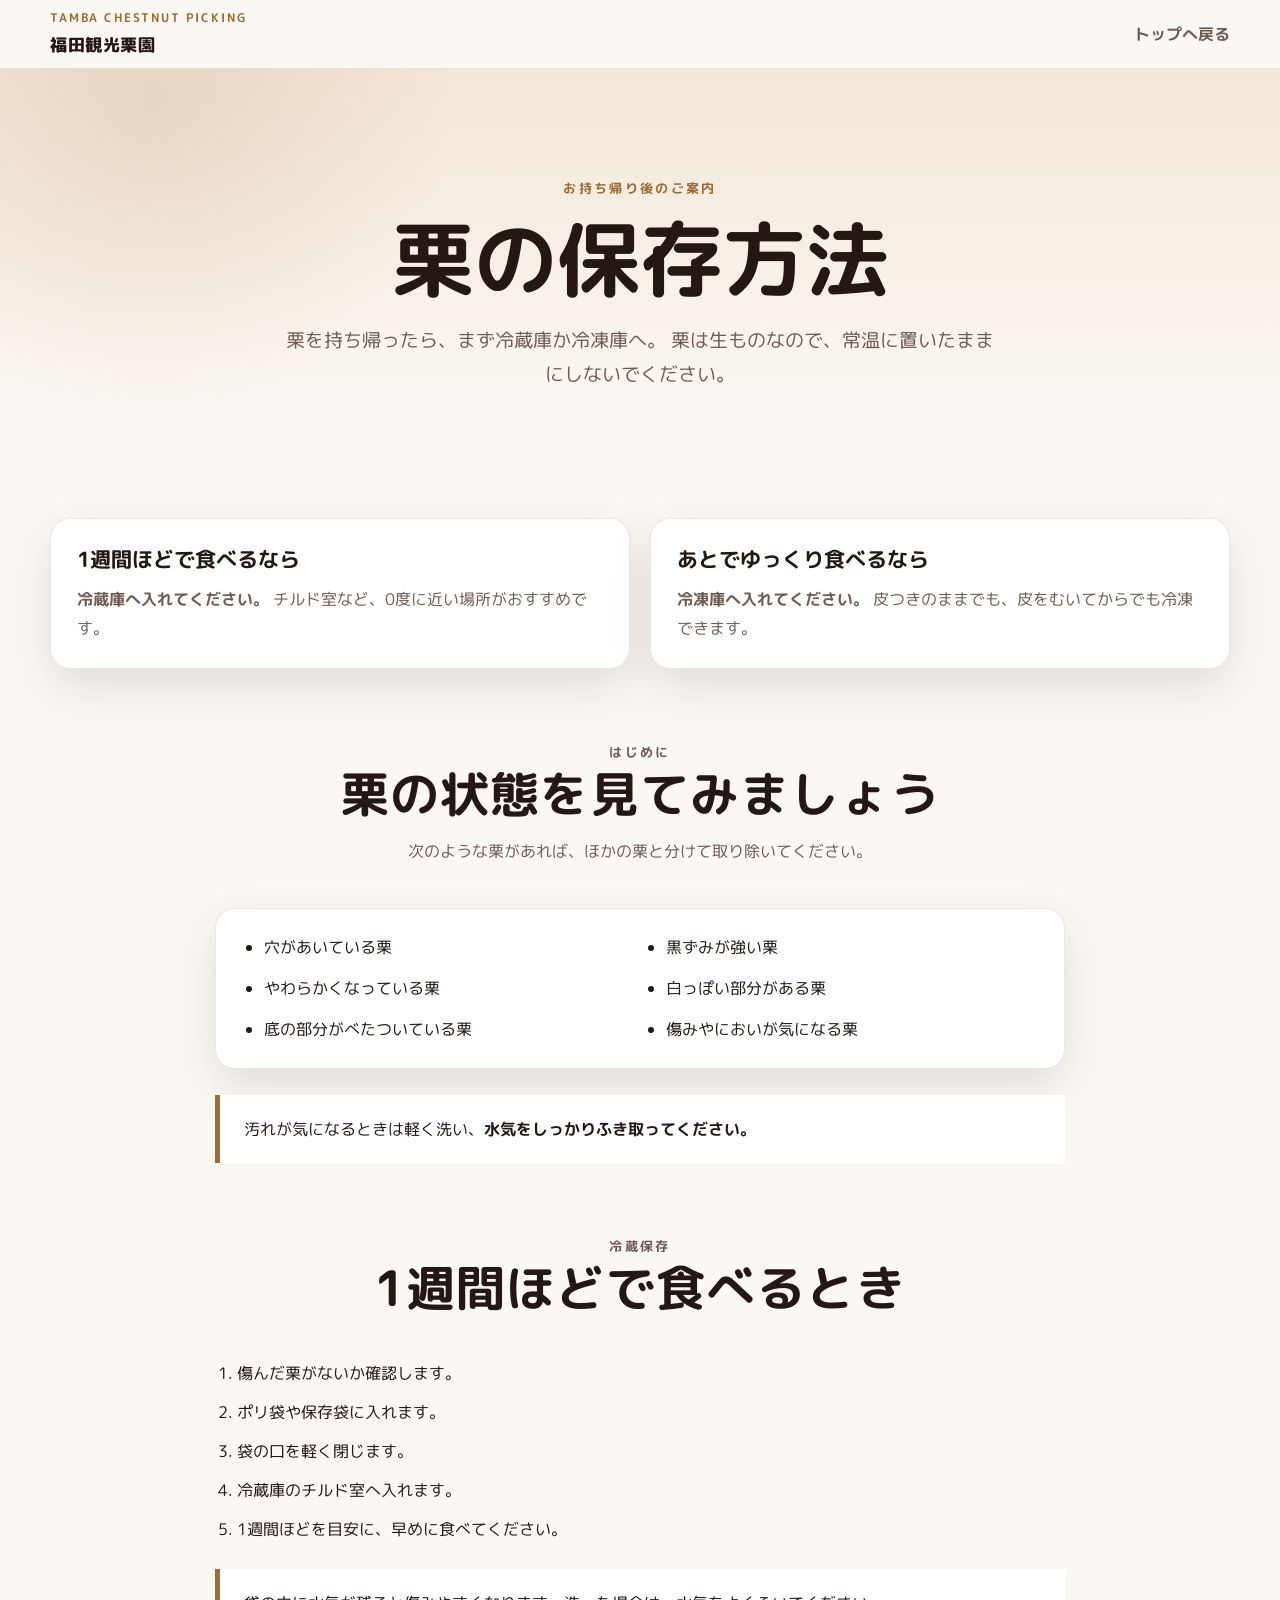
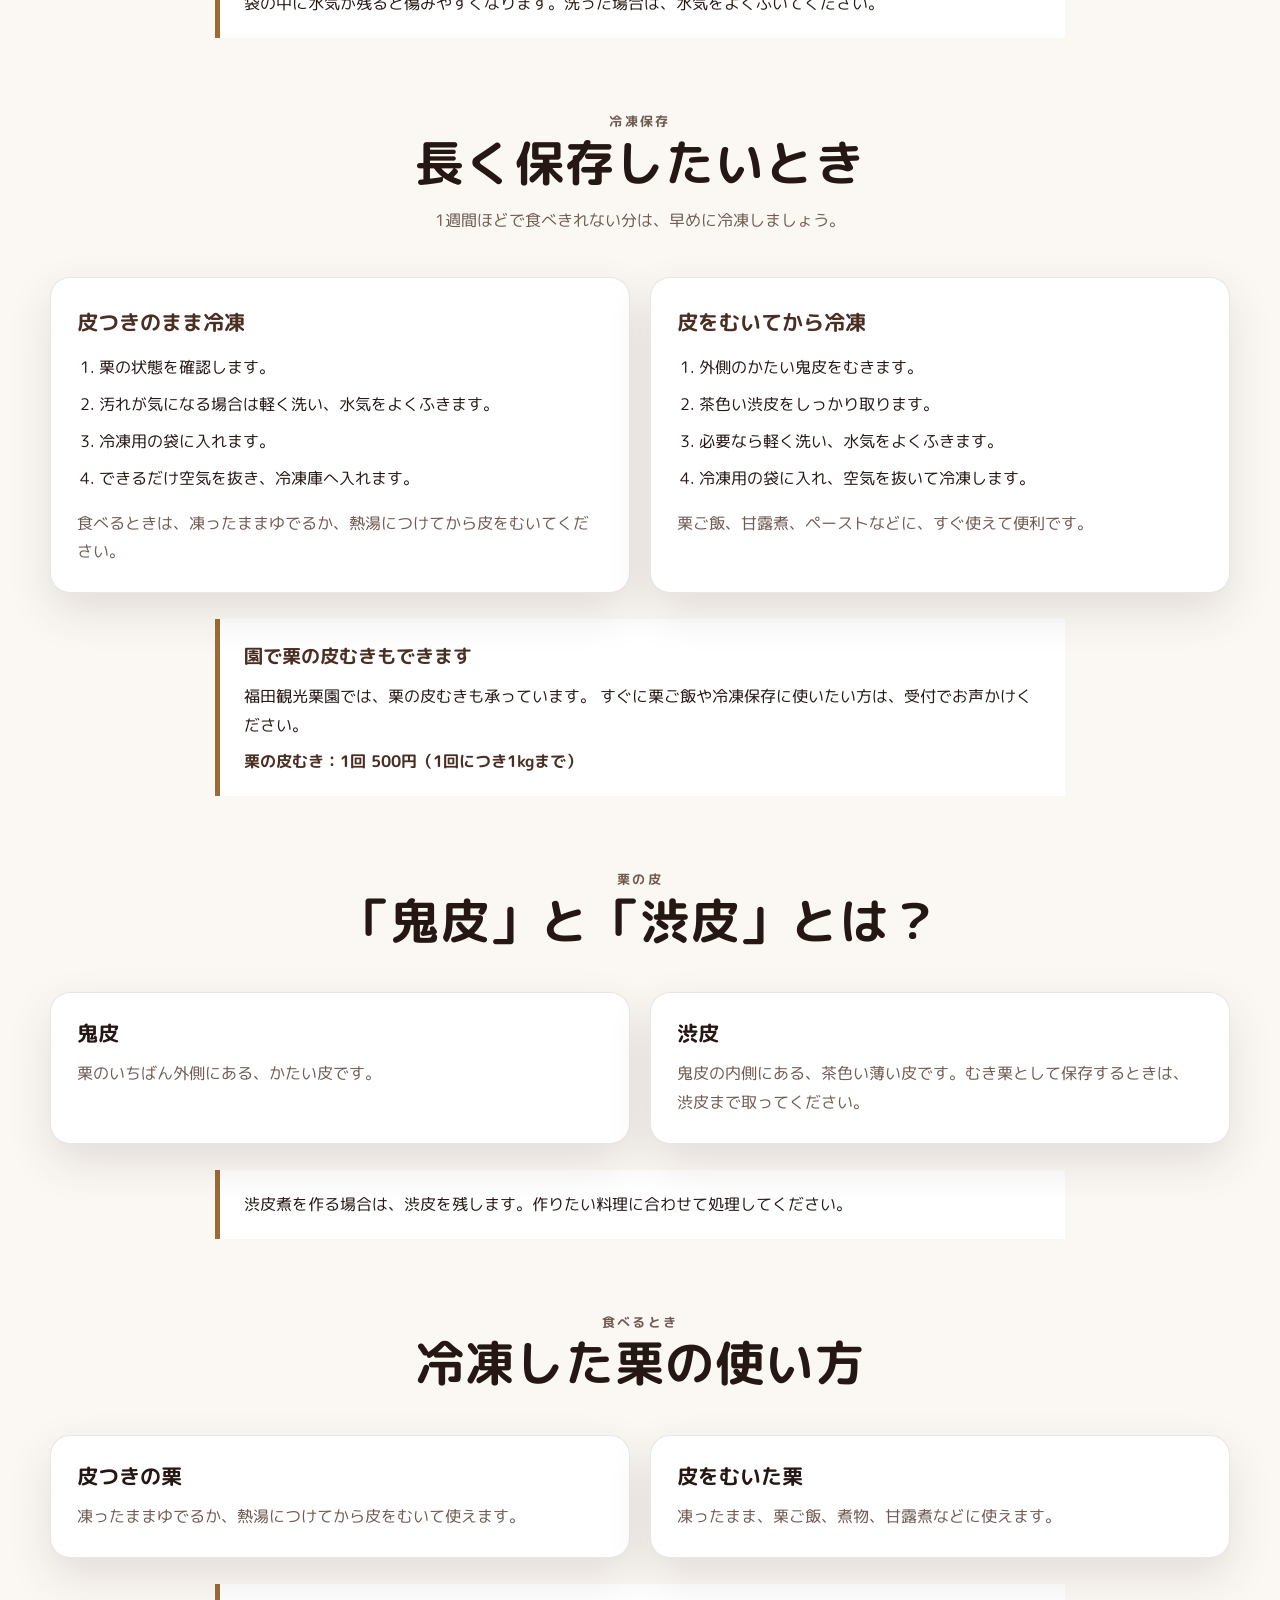
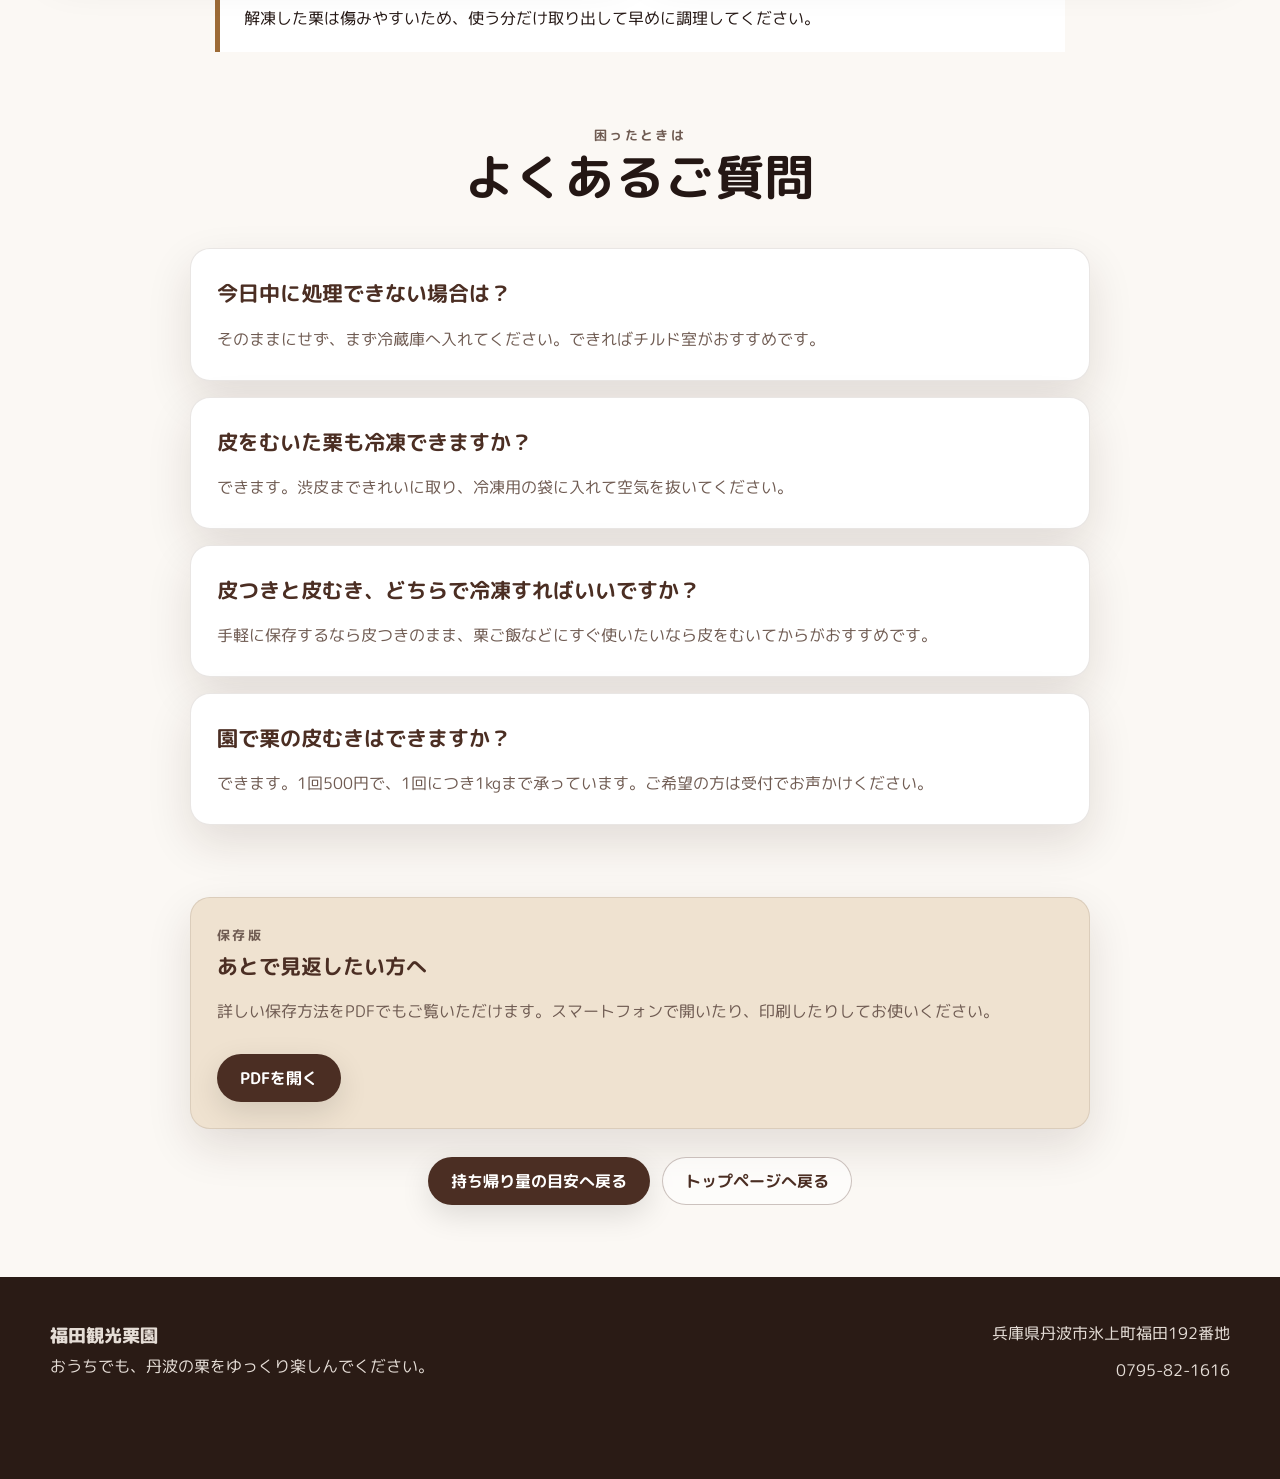
==== commit abf87114: "保存方法ページのDrive導線削除とPDF更新" ====
--- a/chestnut-storage.html
+++ b/chestnut-storage.html
@@ -40,7 +40,7 @@
     />
     <link rel="stylesheet" href="style.css" />
   </head>
-  <body class="subpage-body">
+  <body class="subpage-body storage-page">
     <header class="subpage-header">
       <div class="container header-inner">
         <a class="brand" href="index.html">
@@ -238,24 +238,8 @@
               <p>詳しい保存方法をPDFでもご覧いただけます。スマートフォンで開いたり、印刷したりしてお使いください。</p>
               <div class="guide-actions storage-download-actions">
                 <a class="btn btn-primary" href="downloads/chestnut-storage-guide.pdf" target="_blank">PDFを開く</a>
-                <a
-                  class="btn btn-outline"
-                  href="https://drive.google.com/file/d/1K8E_uU2FD8Vd5UGMmDGzL3dRLNlVh2WB/view?usp=sharing"
-                  target="_blank"
-                  rel="noreferrer"
-                >Google Driveで開く</a>
               </div>
             </div>
-            <a
-              class="storage-qr"
-              href="https://drive.google.com/file/d/1K8E_uU2FD8Vd5UGMmDGzL3dRLNlVh2WB/view?usp=sharing"
-              target="_blank"
-              rel="noreferrer"
-              aria-label="QRコードのリンク先を開く"
-            >
-              <img src="assets/chestnut-storage-qr.svg" alt="詳しい栗の保存方法PDFのQRコード" />
-              <span>スマートフォンで読み取れます</span>
-            </a>
           </div>
           <div class="guide-actions">
             <a class="btn btn-primary" href="how-much-chestnuts.html">持ち帰り量の目安へ戻る</a>
--- a/style.css
+++ b/style.css
@@ -967,8 +967,8 @@
 
 .storage-download {
   display: grid;
-  grid-template-columns: minmax(0, 1fr) 190px;
-  gap: 28px;
+  grid-template-columns: 1fr;
+  gap: 18px;
   align-items: center;
   max-width: 900px;
   margin: 0 auto;
@@ -977,24 +977,6 @@
 
 .storage-download-actions {
   justify-content: flex-start;
-}
-
-.storage-qr {
-  display: grid;
-  gap: 8px;
-  justify-items: center;
-  padding: 14px;
-  border-radius: var(--radius-md);
-  background: #fff;
-  color: var(--muted);
-  font-size: 0.82rem;
-  font-weight: 700;
-  text-align: center;
-}
-
-.storage-qr img {
-  width: 150px;
-  aspect-ratio: 1;
 }
 
 .notes-grid {
@@ -1256,6 +1238,21 @@
     white-space: nowrap;
   }
 
+  .storage-page .section-heading h2 {
+    font-size: clamp(1.55rem, 6.5vw, 2.15rem);
+    line-height: 1.22;
+    white-space: nowrap;
+  }
+
+  .storage-page .storage-card h2,
+  .storage-page .storage-method-card h3,
+  .storage-page .storage-note h3,
+  .storage-page .storage-download h2 {
+    font-size: clamp(1.12rem, 5vw, 1.3rem);
+    line-height: 1.35;
+    white-space: nowrap;
+  }
+
   .info-grid,
   .flow-grid,
   .pricing-grid,
@@ -1277,11 +1274,6 @@
     justify-items: stretch;
   }
 
-  .storage-qr {
-    max-width: 210px;
-    justify-self: center;
-  }
-
   .season-status-inner {
     display: grid;
     gap: 5px;
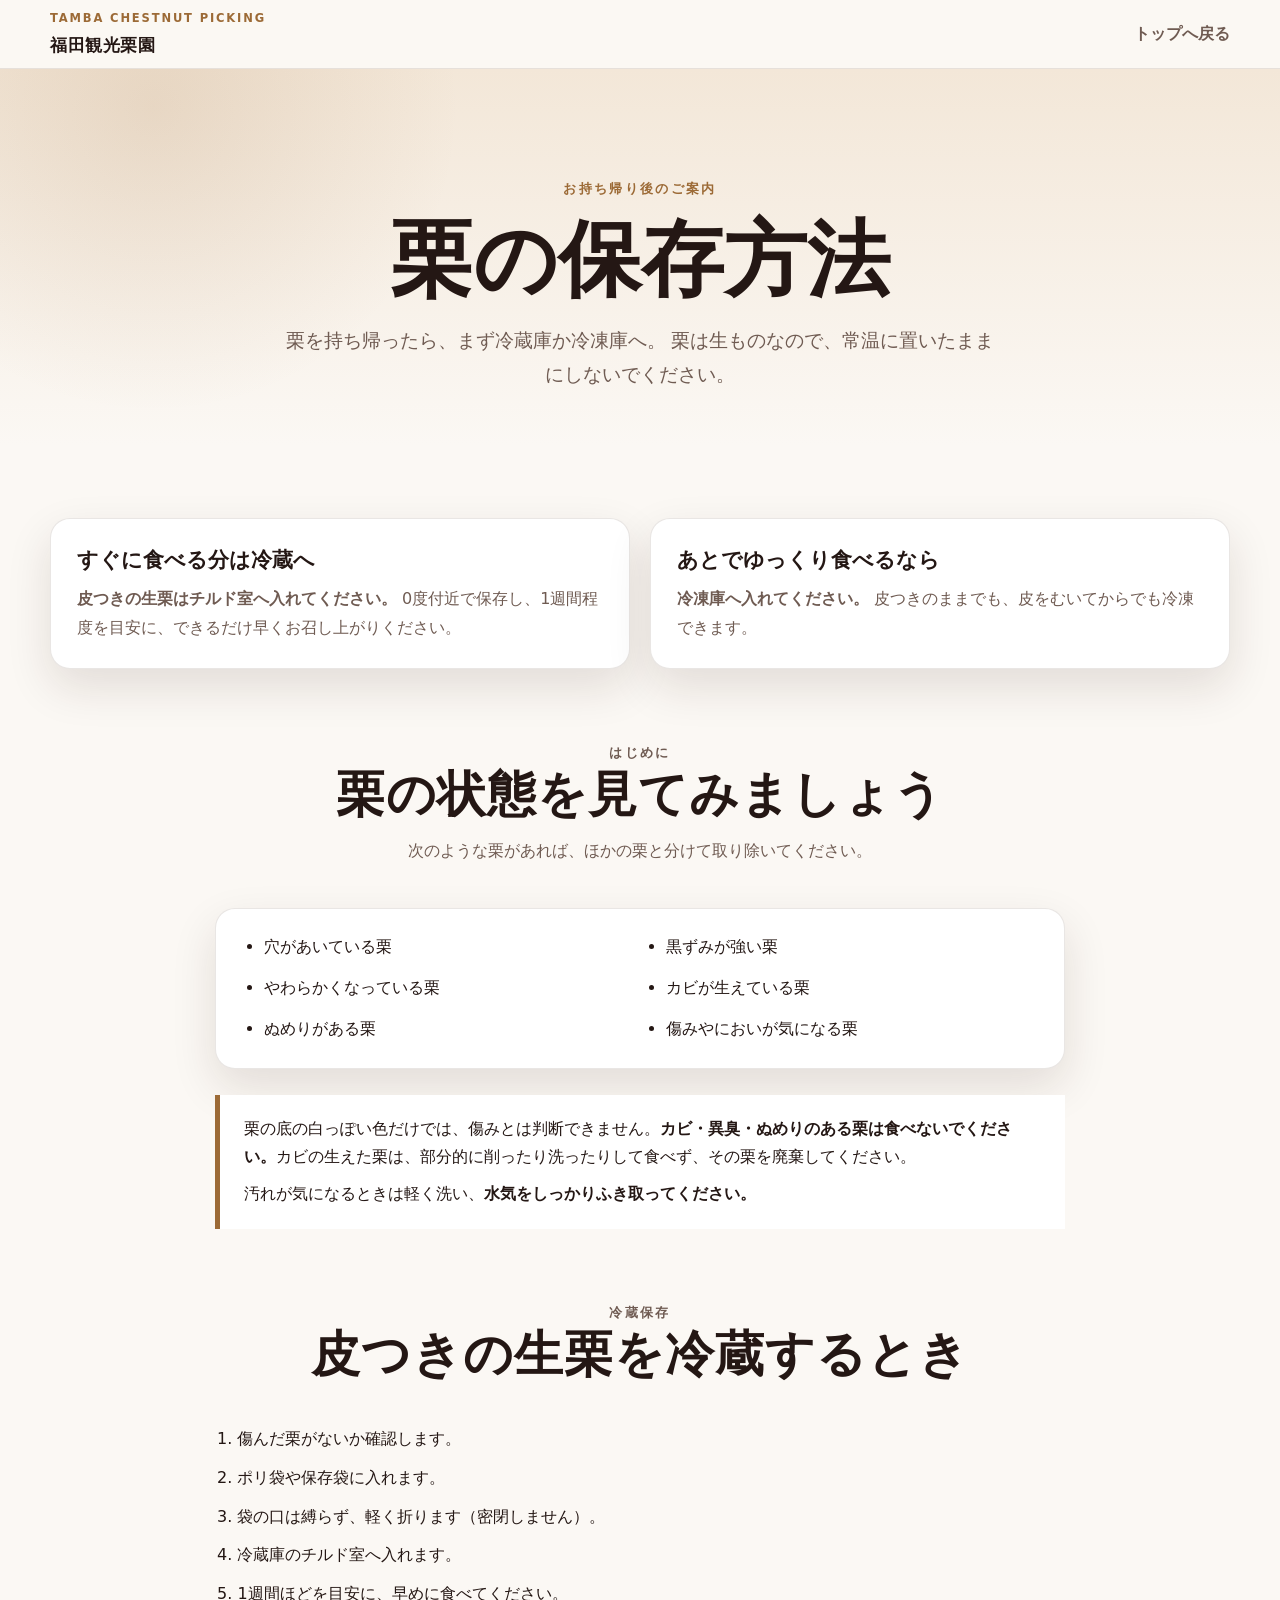
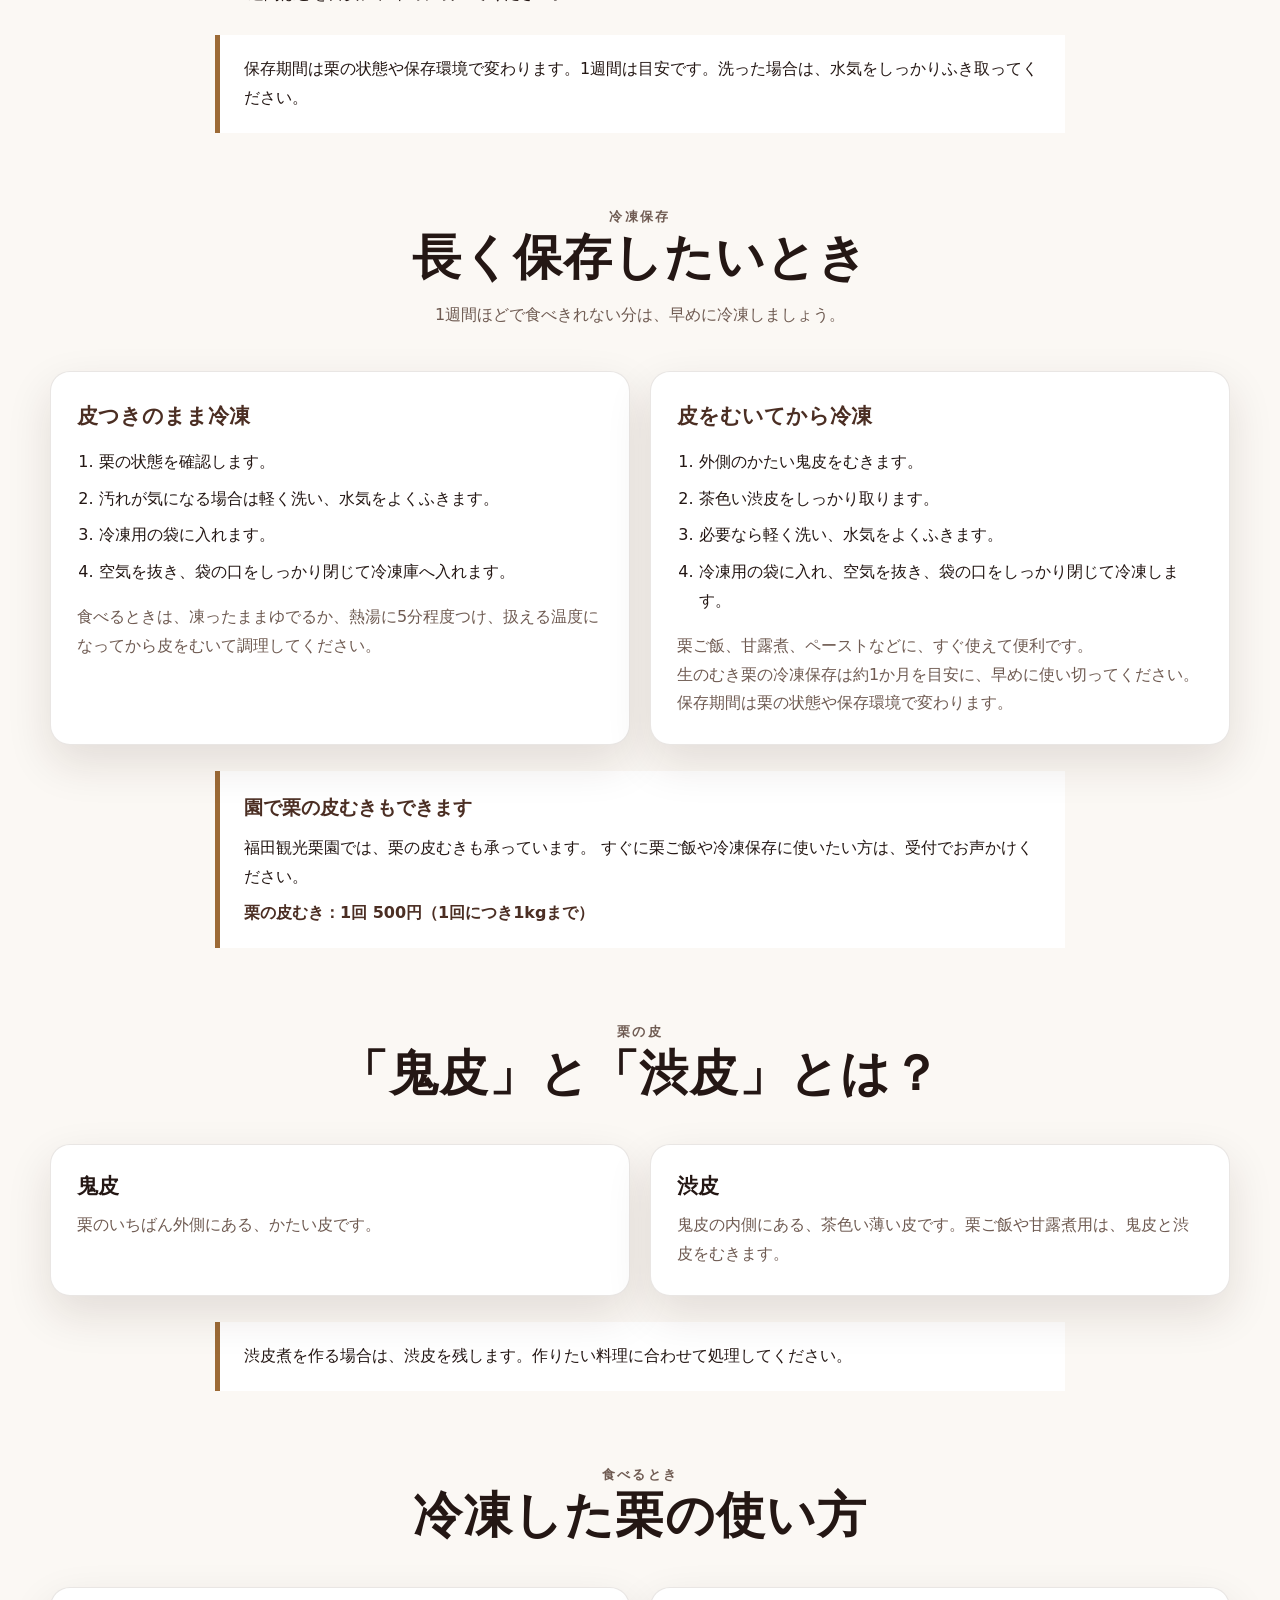
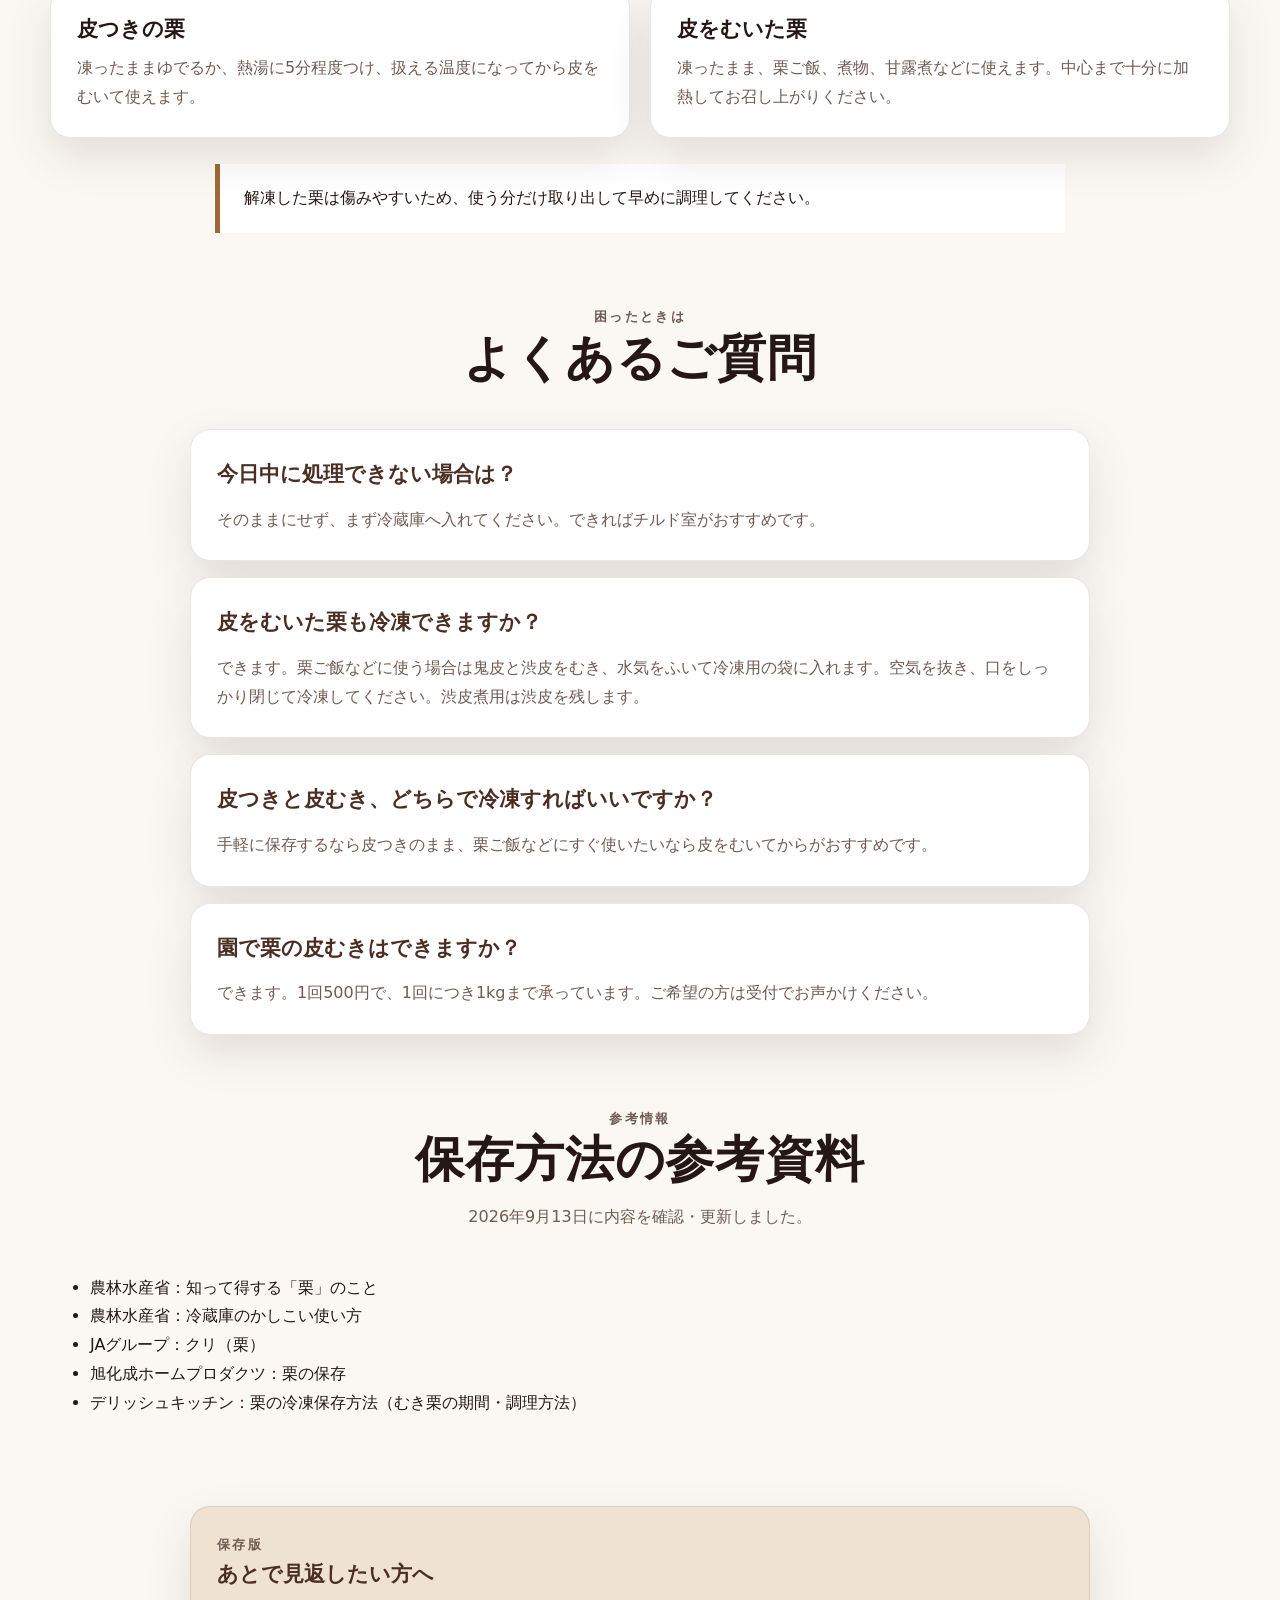
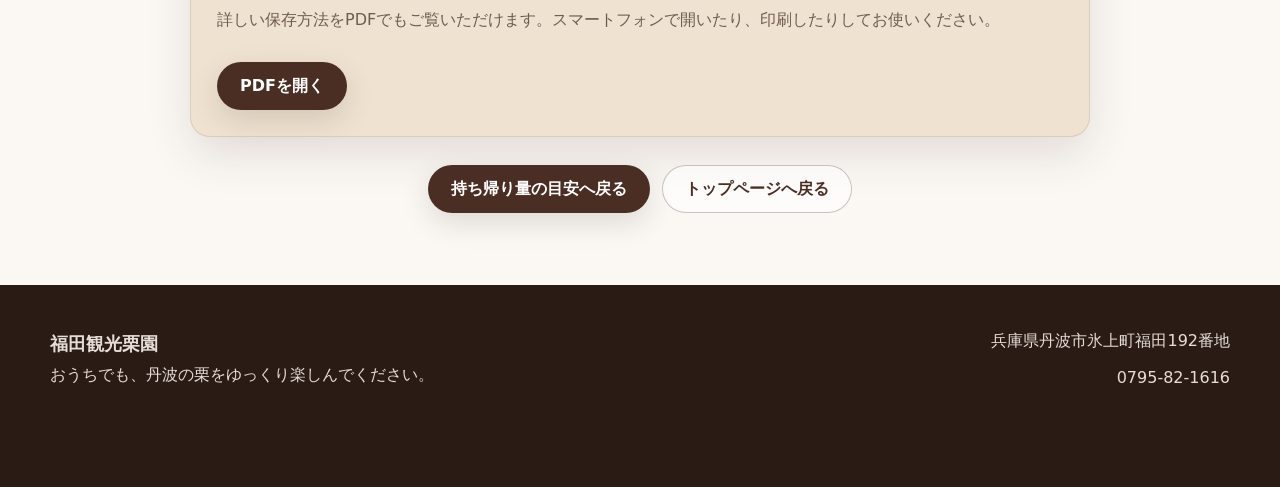
==== commit 0599c5fe: "栗の保存方法を確認済みの案内とPDFに更新" ====
--- a/chestnut-storage.html
+++ b/chestnut-storage.html
@@ -67,8 +67,8 @@
         <div class="container">
           <div class="storage-grid storage-grid-two">
             <article class="storage-card">
-              <h2>1週間ほどで食べるなら</h2>
-              <p><strong>冷蔵庫へ入れてください。</strong> チルド室など、0度に近い場所がおすすめです。</p>
+              <h2>すぐに食べる分は冷蔵へ</h2>
+              <p><strong>皮つきの生栗はチルド室へ入れてください。</strong> 0度付近で保存し、1週間程度を目安に、できるだけ早くお召し上がりください。</p>
             </article>
             <article class="storage-card">
               <h2>あとでゆっくり食べるなら</h2>
@@ -89,11 +89,12 @@
             <li>穴があいている栗</li>
             <li>黒ずみが強い栗</li>
             <li>やわらかくなっている栗</li>
-            <li>白っぽい部分がある栗</li>
-            <li>底の部分がべたついている栗</li>
+            <li>カビが生えている栗</li>
+            <li>ぬめりがある栗</li>
             <li>傷みやにおいが気になる栗</li>
           </ul>
           <div class="storage-note">
+            <p>栗の底の白っぽい色だけでは、傷みとは判断できません。<strong>カビ・異臭・ぬめりのある栗は食べないでください。</strong>カビの生えた栗は、部分的に削ったり洗ったりして食べず、その栗を廃棄してください。</p>
             <p>汚れが気になるときは軽く洗い、<strong>水気をしっかりふき取ってください。</strong></p>
           </div>
         </div>
@@ -103,17 +104,17 @@
         <div class="container">
           <div class="section-heading">
             <p class="section-kicker">冷蔵保存</p>
-            <h2>1週間ほどで食べるとき</h2>
+            <h2>皮つきの生栗を冷蔵するとき</h2>
           </div>
           <ol class="storage-steps">
             <li>傷んだ栗がないか確認します。</li>
             <li>ポリ袋や保存袋に入れます。</li>
-            <li>袋の口を軽く閉じます。</li>
+            <li>袋の口は縛らず、軽く折ります（密閉しません）。</li>
             <li>冷蔵庫のチルド室へ入れます。</li>
             <li>1週間ほどを目安に、早めに食べてください。</li>
           </ol>
           <div class="storage-note">
-            <p>袋の中に水気が残ると傷みやすくなります。洗った場合は、水気をよくふいてください。</p>
+            <p>保存期間は栗の状態や保存環境で変わります。1週間は目安です。洗った場合は、水気をしっかりふき取ってください。</p>
           </div>
         </div>
       </section>
@@ -132,9 +133,9 @@
                 <li>栗の状態を確認します。</li>
                 <li>汚れが気になる場合は軽く洗い、水気をよくふきます。</li>
                 <li>冷凍用の袋に入れます。</li>
-                <li>できるだけ空気を抜き、冷凍庫へ入れます。</li>
+                <li>空気を抜き、袋の口をしっかり閉じて冷凍庫へ入れます。</li>
               </ol>
-              <p>食べるときは、凍ったままゆでるか、熱湯につけてから皮をむいてください。</p>
+              <p>食べるときは、凍ったままゆでるか、熱湯に5分程度つけ、扱える温度になってから皮をむいて調理してください。</p>
             </article>
             <article class="storage-method-card">
               <h3>皮をむいてから冷凍</h3>
@@ -142,9 +143,10 @@
                 <li>外側のかたい鬼皮をむきます。</li>
                 <li>茶色い渋皮をしっかり取ります。</li>
                 <li>必要なら軽く洗い、水気をよくふきます。</li>
-                <li>冷凍用の袋に入れ、空気を抜いて冷凍します。</li>
+                <li>冷凍用の袋に入れ、空気を抜き、袋の口をしっかり閉じて冷凍します。</li>
               </ol>
               <p>栗ご飯、甘露煮、ペーストなどに、すぐ使えて便利です。</p>
+              <p>生のむき栗の冷凍保存は約1か月を目安に、早めに使い切ってください。保存期間は栗の状態や保存環境で変わります。</p>
             </article>
           </div>
           <div class="storage-note storage-peeling-note">
@@ -171,7 +173,7 @@
             </article>
             <article class="storage-card">
               <h2>渋皮</h2>
-              <p>鬼皮の内側にある、茶色い薄い皮です。むき栗として保存するときは、渋皮まで取ってください。</p>
+              <p>鬼皮の内側にある、茶色い薄い皮です。栗ご飯や甘露煮用は、鬼皮と渋皮をむきます。</p>
             </article>
           </div>
           <div class="storage-note">
@@ -189,11 +191,11 @@
           <div class="storage-grid storage-grid-two">
             <article class="storage-card">
               <h2>皮つきの栗</h2>
-              <p>凍ったままゆでるか、熱湯につけてから皮をむいて使えます。</p>
+              <p>凍ったままゆでるか、熱湯に5分程度つけ、扱える温度になってから皮をむいて使えます。</p>
             </article>
             <article class="storage-card">
               <h2>皮をむいた栗</h2>
-              <p>凍ったまま、栗ご飯、煮物、甘露煮などに使えます。</p>
+              <p>凍ったまま、栗ご飯、煮物、甘露煮などに使えます。中心まで十分に加熱してお召し上がりください。</p>
             </article>
           </div>
           <div class="storage-note">
@@ -215,7 +217,7 @@
             </article>
             <article>
               <h3>皮をむいた栗も冷凍できますか？</h3>
-              <p>できます。渋皮まできれいに取り、冷凍用の袋に入れて空気を抜いてください。</p>
+              <p>できます。栗ご飯などに使う場合は鬼皮と渋皮をむき、水気をふいて冷凍用の袋に入れます。空気を抜き、口をしっかり閉じて冷凍してください。渋皮煮用は渋皮を残します。</p>
             </article>
             <article>
               <h3>皮つきと皮むき、どちらで冷凍すればいいですか？</h3>
@@ -226,6 +228,23 @@
               <p>できます。1回500円で、1回につき1kgまで承っています。ご希望の方は受付でお声かけください。</p>
             </article>
           </div>
+        </div>
+      </section>
+
+      <section class="guide-section">
+        <div class="container">
+          <div class="section-heading">
+            <p class="section-kicker">参考情報</p>
+            <h2>保存方法の参考資料</h2>
+            <p>2026年9月13日に内容を確認・更新しました。</p>
+          </div>
+          <ul>
+            <li><a href="https://www.maff.go.jp/j/pr/aff/1910/spe2_02.html">農林水産省：知って得する「栗」のこと</a></li>
+            <li><a href="https://www.maff.go.jp/j/syouan/seisaku/foodpoisoning/frige.html">農林水産省：冷蔵庫のかしこい使い方</a></li>
+            <li><a href="https://life.ja-group.jp/food/shun/detail?id=69">JAグループ：クリ（栗）</a></li>
+            <li><a href="https://www.asahi-kasei.co.jp/saran/preservation/fruits/food03.html">旭化成ホームプロダクツ：栗の保存</a></li>
+            <li><a href="https://delishkitchen.tv/recipes/367494367570559270">デリッシュキッチン：栗の冷凍保存方法（むき栗の期間・調理方法）</a></li>
+          </ul>
         </div>
       </section>
 
@@ -237,7 +256,7 @@
               <h2>あとで見返したい方へ</h2>
               <p>詳しい保存方法をPDFでもご覧いただけます。スマートフォンで開いたり、印刷したりしてお使いください。</p>
               <div class="guide-actions storage-download-actions">
-                <a class="btn btn-primary" href="downloads/chestnut-storage-guide.pdf" target="_blank">PDFを開く</a>
+                <a class="btn btn-primary" href="downloads/chestnut-storage-guide.pdf?v=20260913" target="_blank">PDFを開く</a>
               </div>
             </div>
           </div>
--- a/style.css
+++ b/style.css
@@ -27,6 +27,7 @@
 
 html {
   scroll-behavior: smooth;
+  scroll-padding-top: calc(var(--header-h) + 24px);
 }
 
 body {
@@ -36,7 +37,6 @@
     radial-gradient(circle at top left, rgba(156, 106, 54, 0.06), transparent 22%),
     linear-gradient(180deg, #fbf8f4 0%, #f5efe7 100%);
   font-family:
-    "M PLUS Rounded 1c",
     "Hiragino Sans",
     "Yu Gothic",
     "Meiryo",
@@ -81,6 +81,11 @@
 
 .section {
   padding: 88px 0;
+  scroll-margin-top: calc(var(--header-h) + 24px);
+}
+
+#access {
+  scroll-margin-top: calc(var(--header-h) + 28px);
 }
 
 .section-heading {
@@ -113,7 +118,6 @@
 .access-copy h2 {
   margin: 0 0 14px;
   font-family:
-    "M PLUS Rounded 1c",
     "Hiragino Sans",
     "Yu Gothic",
     sans-serif;
@@ -204,10 +208,15 @@
 }
 
 .hero-media,
+.hero-media picture,
 .hero-media img,
 .hero-overlay {
   position: absolute;
   inset: 0;
+}
+
+.hero-media picture {
+  display: block;
 }
 
 .hero-media img {
@@ -232,7 +241,6 @@
 .hero-content h1 {
   margin: 0 0 18px;
   font-family:
-    "M PLUS Rounded 1c",
     "Hiragino Sans",
     "Yu Gothic",
     sans-serif;
@@ -247,6 +255,11 @@
   margin: 0 0 28px;
   color: rgba(255, 250, 245, 0.92);
   font-size: clamp(1rem, 1.5vw, 1.12rem);
+}
+
+.hero-highlight {
+  color: #fffaf5;
+  font-weight: 800;
 }
 
 .hero-actions {
@@ -330,22 +343,41 @@
   text-underline-offset: 3px;
 }
 
+.hero-points-label {
+  margin: 0 0 10px;
+  color: rgba(255, 250, 245, 0.72);
+  font-size: 0.82rem;
+  font-weight: 700;
+  letter-spacing: 0.08em;
+}
+
 .hero-points {
+  display: grid;
+  grid-template-columns: repeat(2, minmax(0, max-content));
+  gap: 8px 22px;
+  padding: 0;
+  margin: 0;
+  list-style: none;
+}
+
+.hero-points li {
   display: flex;
-  flex-wrap: wrap;
-  gap: 10px 12px;
-  padding: 0;
-  margin: 0;
-  list-style: none;
-}
-
-.hero-points li {
-  padding: 10px 14px;
-  border-radius: 999px;
-  background: rgba(255, 250, 245, 0.12);
-  border: 1px solid rgba(255, 250, 245, 0.18);
-  backdrop-filter: blur(10px);
+  align-items: baseline;
+  gap: 8px;
+  color: rgba(255, 250, 245, 0.9);
   font-size: 0.95rem;
+  line-height: 1.55;
+}
+
+.hero-points li::before {
+  content: "✓";
+  flex: 0 0 auto;
+  color: #fffaf5;
+  font-weight: 800;
+}
+
+.price-nowrap {
+  white-space: nowrap;
 }
 
 .season-status {
@@ -353,7 +385,9 @@
   z-index: 3;
   padding: 18px 0;
   color: #fff8f1;
-  background: var(--green);
+  background: linear-gradient(100deg, #3e503d 0%, #536448 58%, #6b573b 100%);
+  border-bottom: 1px solid rgba(255, 226, 174, 0.3);
+  box-shadow: 0 10px 28px rgba(36, 23, 20, 0.14);
 }
 
 .season-status-inner {
@@ -369,12 +403,20 @@
   padding: 5px 10px;
   border: 1px solid rgba(255, 255, 255, 0.36);
   border-radius: 999px;
+  background: rgba(255, 255, 255, 0.08);
   font-size: 0.82rem;
   font-weight: 700;
 }
 
 .season-status strong {
-  font-size: 1.12rem;
+  font-size: clamp(1.08rem, 2vw, 1.28rem);
+  line-height: 1.4;
+  letter-spacing: 0.03em;
+}
+
+.season-status-date {
+  color: #ffe2ae;
+  font-size: 1.08em;
 }
 
 .season-status p {
@@ -669,7 +711,6 @@
 .take-home-promo h2 {
   margin: 0 0 14px;
   font-family:
-    "M PLUS Rounded 1c",
     "Hiragino Sans",
     "Yu Gothic",
     sans-serif;
@@ -752,7 +793,6 @@
 .guide-hero h1 {
   margin: 0 0 18px;
   font-family:
-    "M PLUS Rounded 1c",
     "Hiragino Sans",
     "Yu Gothic",
     sans-serif;
@@ -1117,7 +1157,7 @@
 .mobile-cta {
   position: fixed;
   left: 50%;
-  bottom: 16px;
+  bottom: max(16px, env(safe-area-inset-bottom));
   z-index: 60;
   transform: translateX(-50%);
   display: none;
@@ -1134,12 +1174,12 @@
 
 .mobile-cta a {
   min-width: 0;
-  padding: 10px 8px;
+  padding: 12px 8px;
   border-radius: 999px;
   color: #fff9f3;
   text-align: center;
   font-weight: 700;
-  font-size: 0.76rem;
+  font-size: 0.875rem;
   line-height: 1;
   letter-spacing: 0.02em;
   white-space: nowrap;
@@ -1216,6 +1256,10 @@
     --header-h: 64px;
   }
 
+  body.home-page {
+    padding-bottom: calc(88px + env(safe-area-inset-bottom));
+  }
+
   .site-nav {
     display: none;
   }
@@ -1230,6 +1274,11 @@
 
   .hero-content h1 {
     font-size: clamp(2.4rem, 11vw, 4rem);
+  }
+
+  .hero-points {
+    grid-template-columns: 1fr;
+    gap: 7px;
   }
 
   .guide-hero h1 {
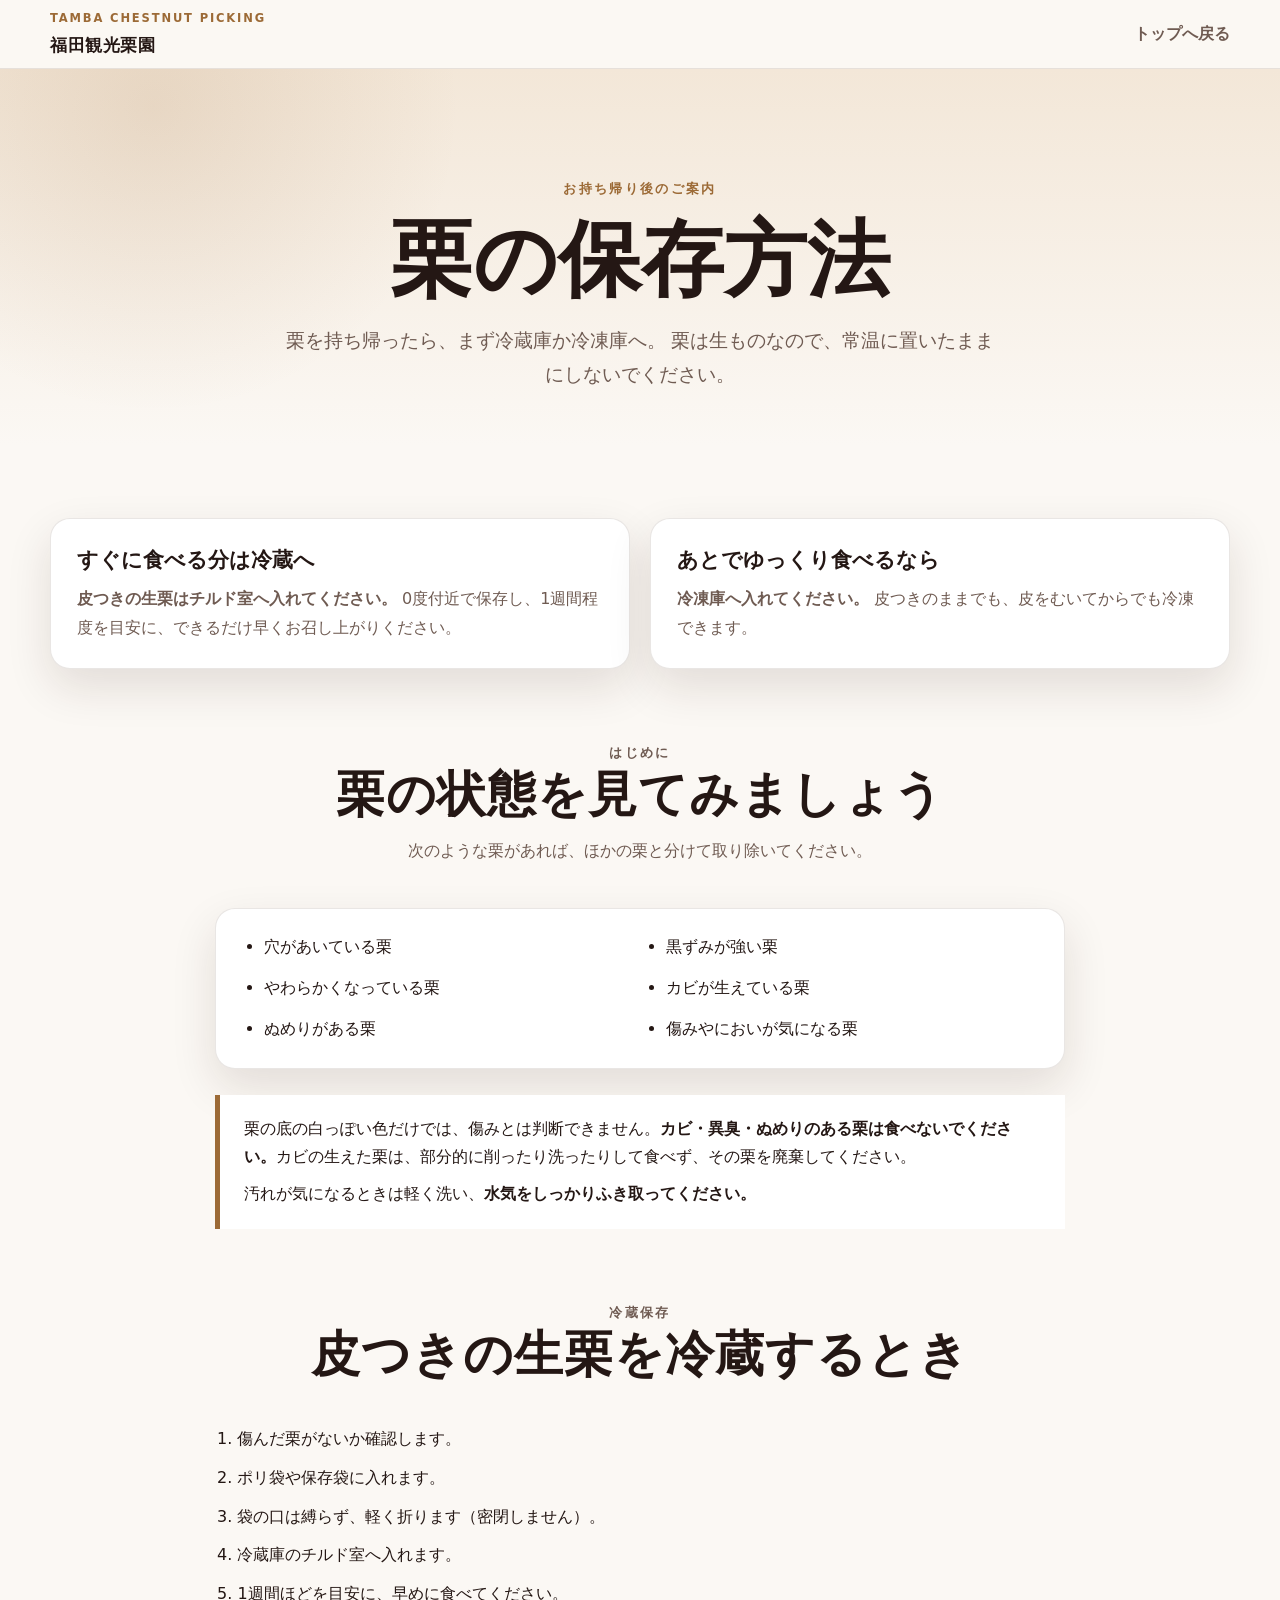
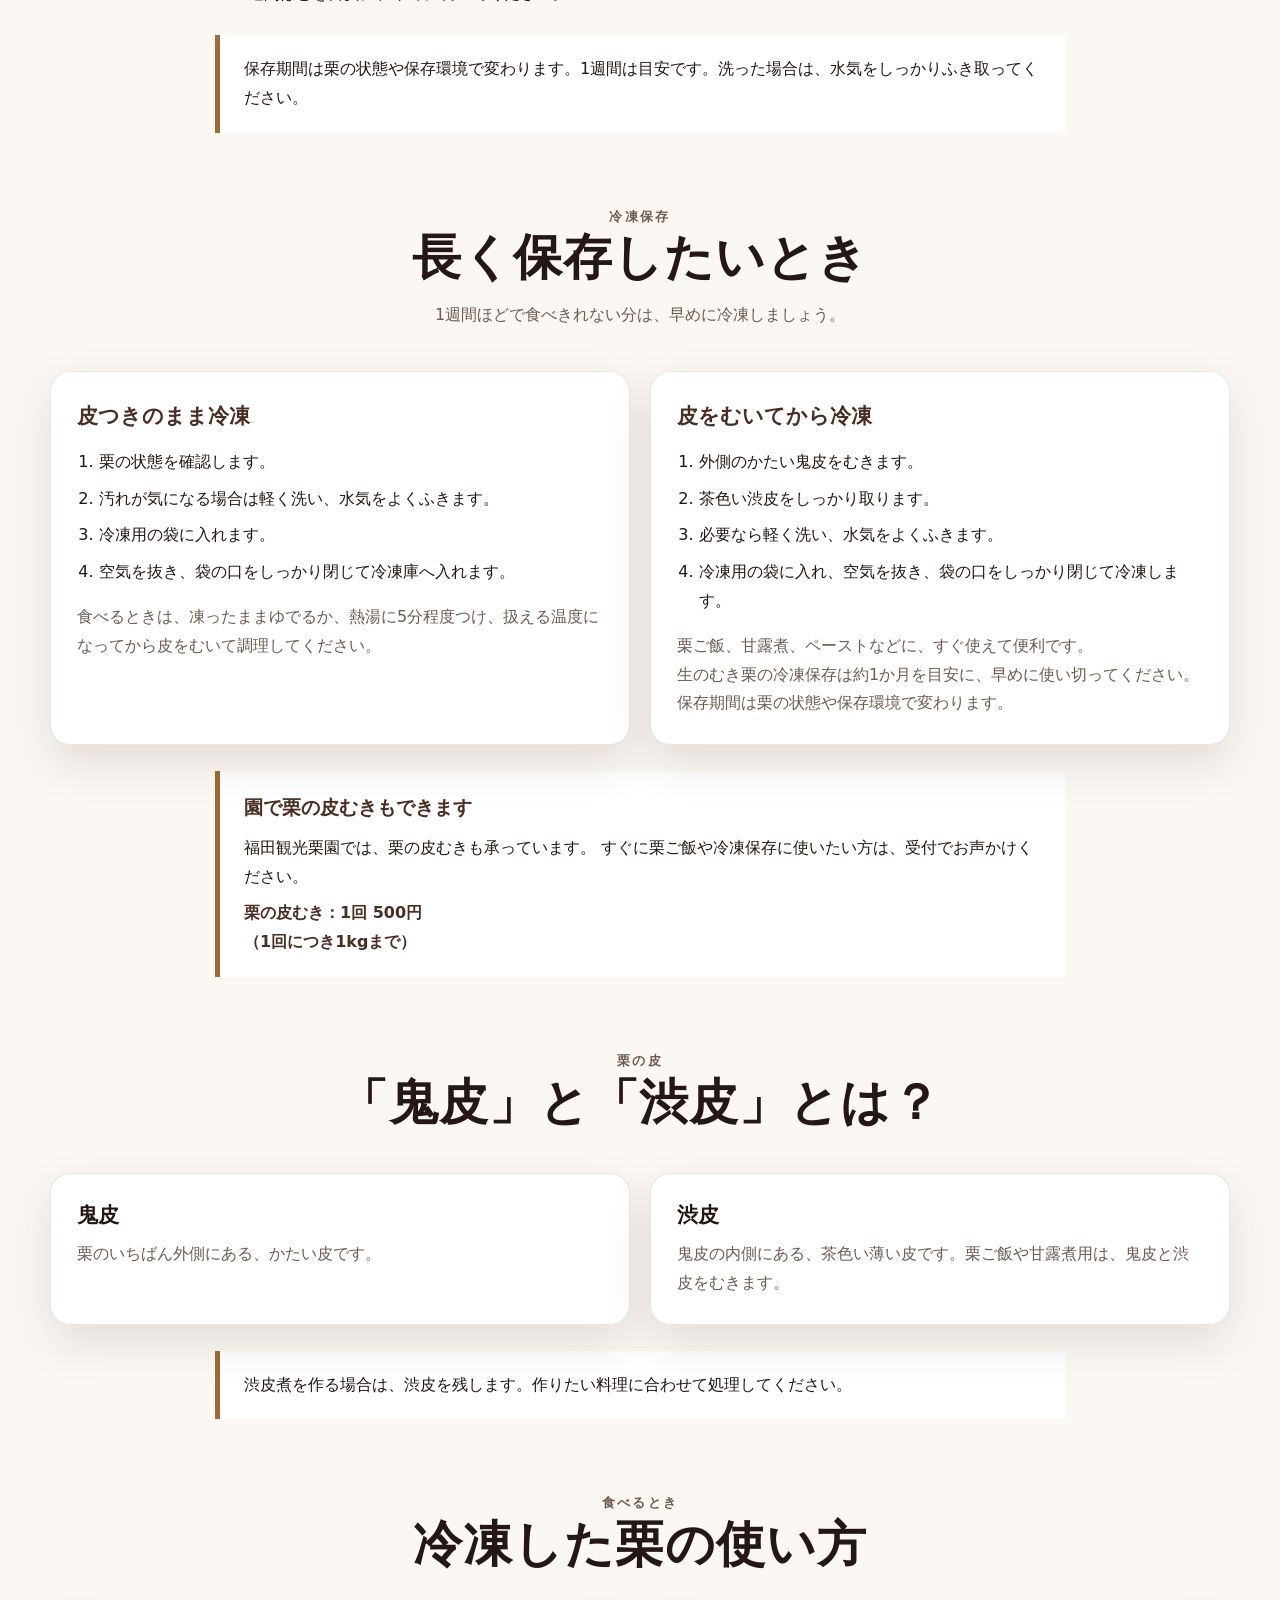
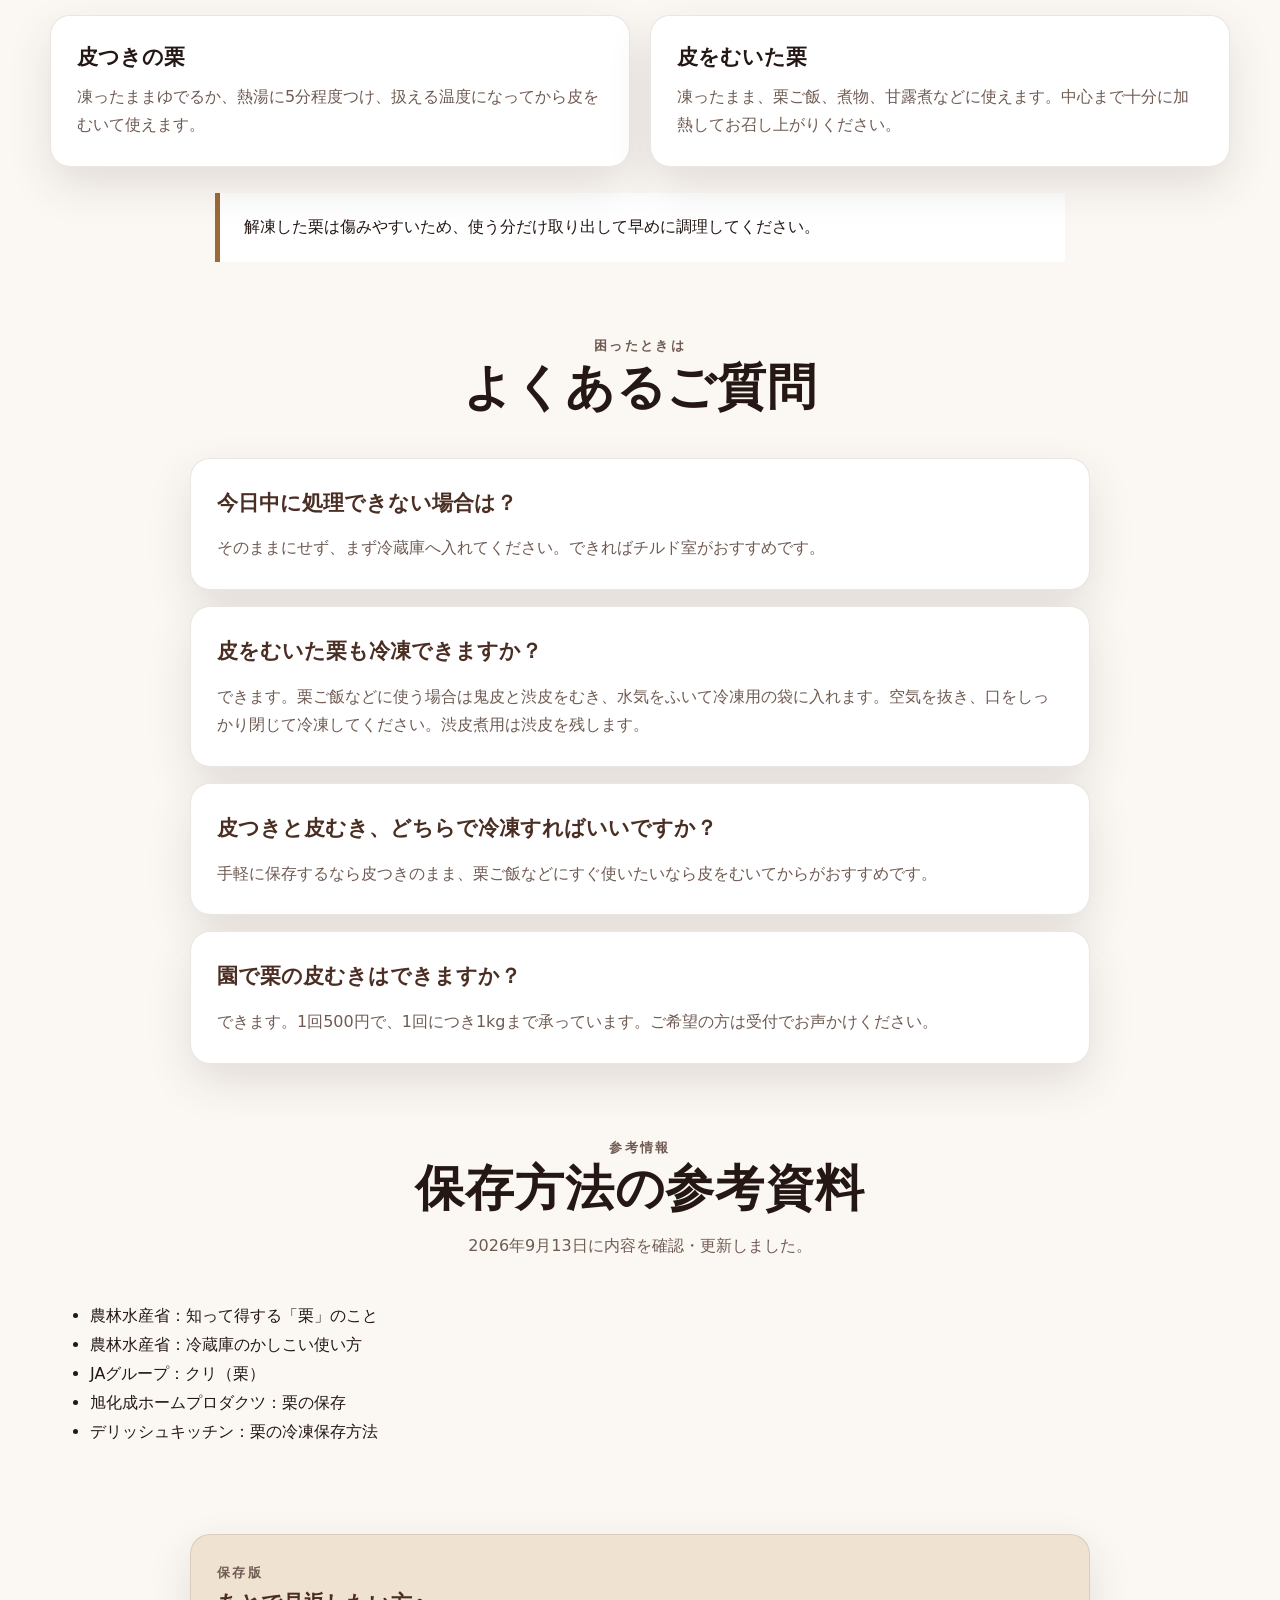
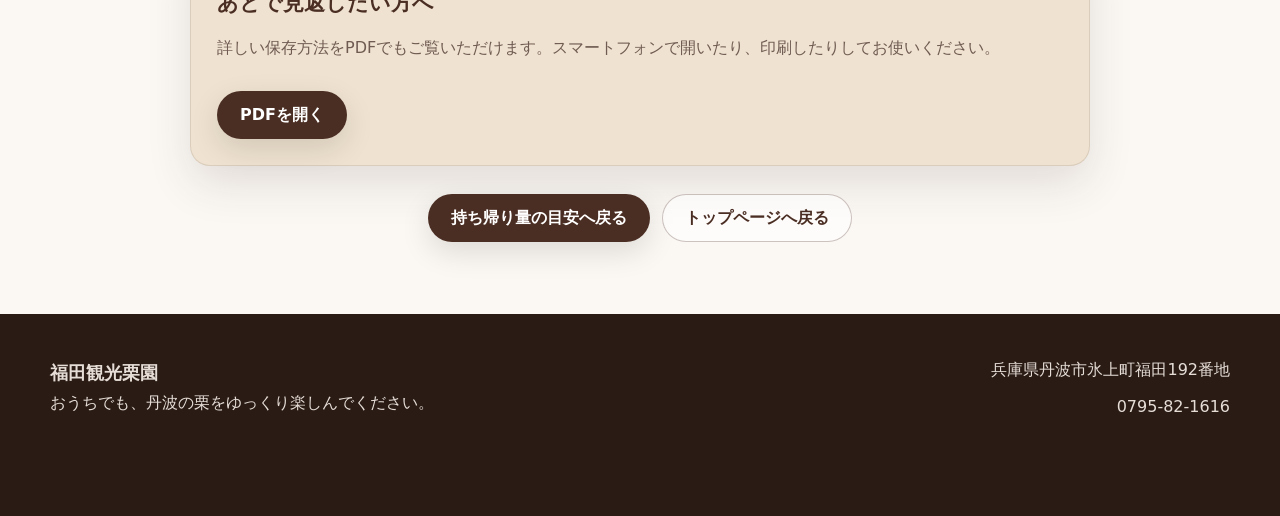
==== commit 74f038a4: "スマホで料金と見出しが自然に読めるよう表示を調整" ====
--- a/chestnut-storage.html
+++ b/chestnut-storage.html
@@ -38,7 +38,7 @@
       href="https://fonts.googleapis.com/css2?family=M+PLUS+Rounded+1c:wght@400;500;700;900&amp;display=swap"
       rel="stylesheet"
     />
-    <link rel="stylesheet" href="style.css" />
+    <link rel="stylesheet" href="style.css?v=20260913-mobile" />
   </head>
   <body class="subpage-body storage-page">
     <header class="subpage-header">
@@ -104,7 +104,7 @@
         <div class="container">
           <div class="section-heading">
             <p class="section-kicker">冷蔵保存</p>
-            <h2>皮つきの生栗を冷蔵するとき</h2>
+            <h2><span class="text-chunk">皮つきの生栗を</span><span class="text-chunk">冷蔵するとき</span></h2>
           </div>
           <ol class="storage-steps">
             <li>傷んだ栗がないか確認します。</li>
@@ -155,7 +155,7 @@
               福田観光栗園では、栗の皮むきも承っています。
               すぐに栗ご飯や冷凍保存に使いたい方は、受付でお声かけください。
             </p>
-            <p class="storage-note-meta">栗の皮むき：1回 500円（1回につき1kgまで）</p>
+            <p class="storage-note-meta">栗の皮むき：1回 500円<br>（1回につき1kgまで）</p>
           </div>
         </div>
       </section>
@@ -243,7 +243,7 @@
             <li><a href="https://www.maff.go.jp/j/syouan/seisaku/foodpoisoning/frige.html">農林水産省：冷蔵庫のかしこい使い方</a></li>
             <li><a href="https://life.ja-group.jp/food/shun/detail?id=69">JAグループ：クリ（栗）</a></li>
             <li><a href="https://www.asahi-kasei.co.jp/saran/preservation/fruits/food03.html">旭化成ホームプロダクツ：栗の保存</a></li>
-            <li><a href="https://delishkitchen.tv/recipes/367494367570559270">デリッシュキッチン：栗の冷凍保存方法（むき栗の期間・調理方法）</a></li>
+            <li><a href="https://delishkitchen.tv/recipes/367494367570559270">デリッシュキッチン：栗の冷凍保存方法</a></li>
           </ul>
         </div>
       </section>
--- a/style.css
+++ b/style.css
@@ -1382,3 +1382,55 @@
     transform: none;
   }
 }
+
+/* 料金や見出しを意味のまとまりで折り返す */
+.text-chunk {
+  display: inline-block;
+  max-width: 100%;
+}
+.price-value,
+.option-line,
+.hero-price-note {
+  display: block;
+}
+.price-value {
+  margin-top: 6px;
+  font-size: 0.85em;
+}
+.option-line + .option-line {
+  margin-top: 6px;
+}
+.hero-price-note {
+  font-size: 0.9em;
+}
+.back-link {
+  flex-shrink: 0;
+  white-space: nowrap;
+}
+@media (max-width: 640px) {
+  .guide-hero h1 {
+    font-size: clamp(1.7rem, 7.2vw, 2.4rem);
+    line-height: 1.4;
+    white-space: normal;
+  }
+  .storage-page .section-heading h2,
+  .storage-page .storage-card h2,
+  .storage-page .storage-method-card h3,
+  .storage-page .storage-note h3,
+  .storage-page .storage-download h2 {
+    white-space: normal;
+    line-height: 1.45;
+    text-wrap: balance;
+  }
+  .section-heading h2,
+  .amount-card h2,
+  .use-card h2 {
+    text-wrap: balance;
+  }
+  .storage-page a {
+    overflow-wrap: anywhere;
+  }
+  .freedom-note {
+    padding: 18px 16px;
+  }
+}
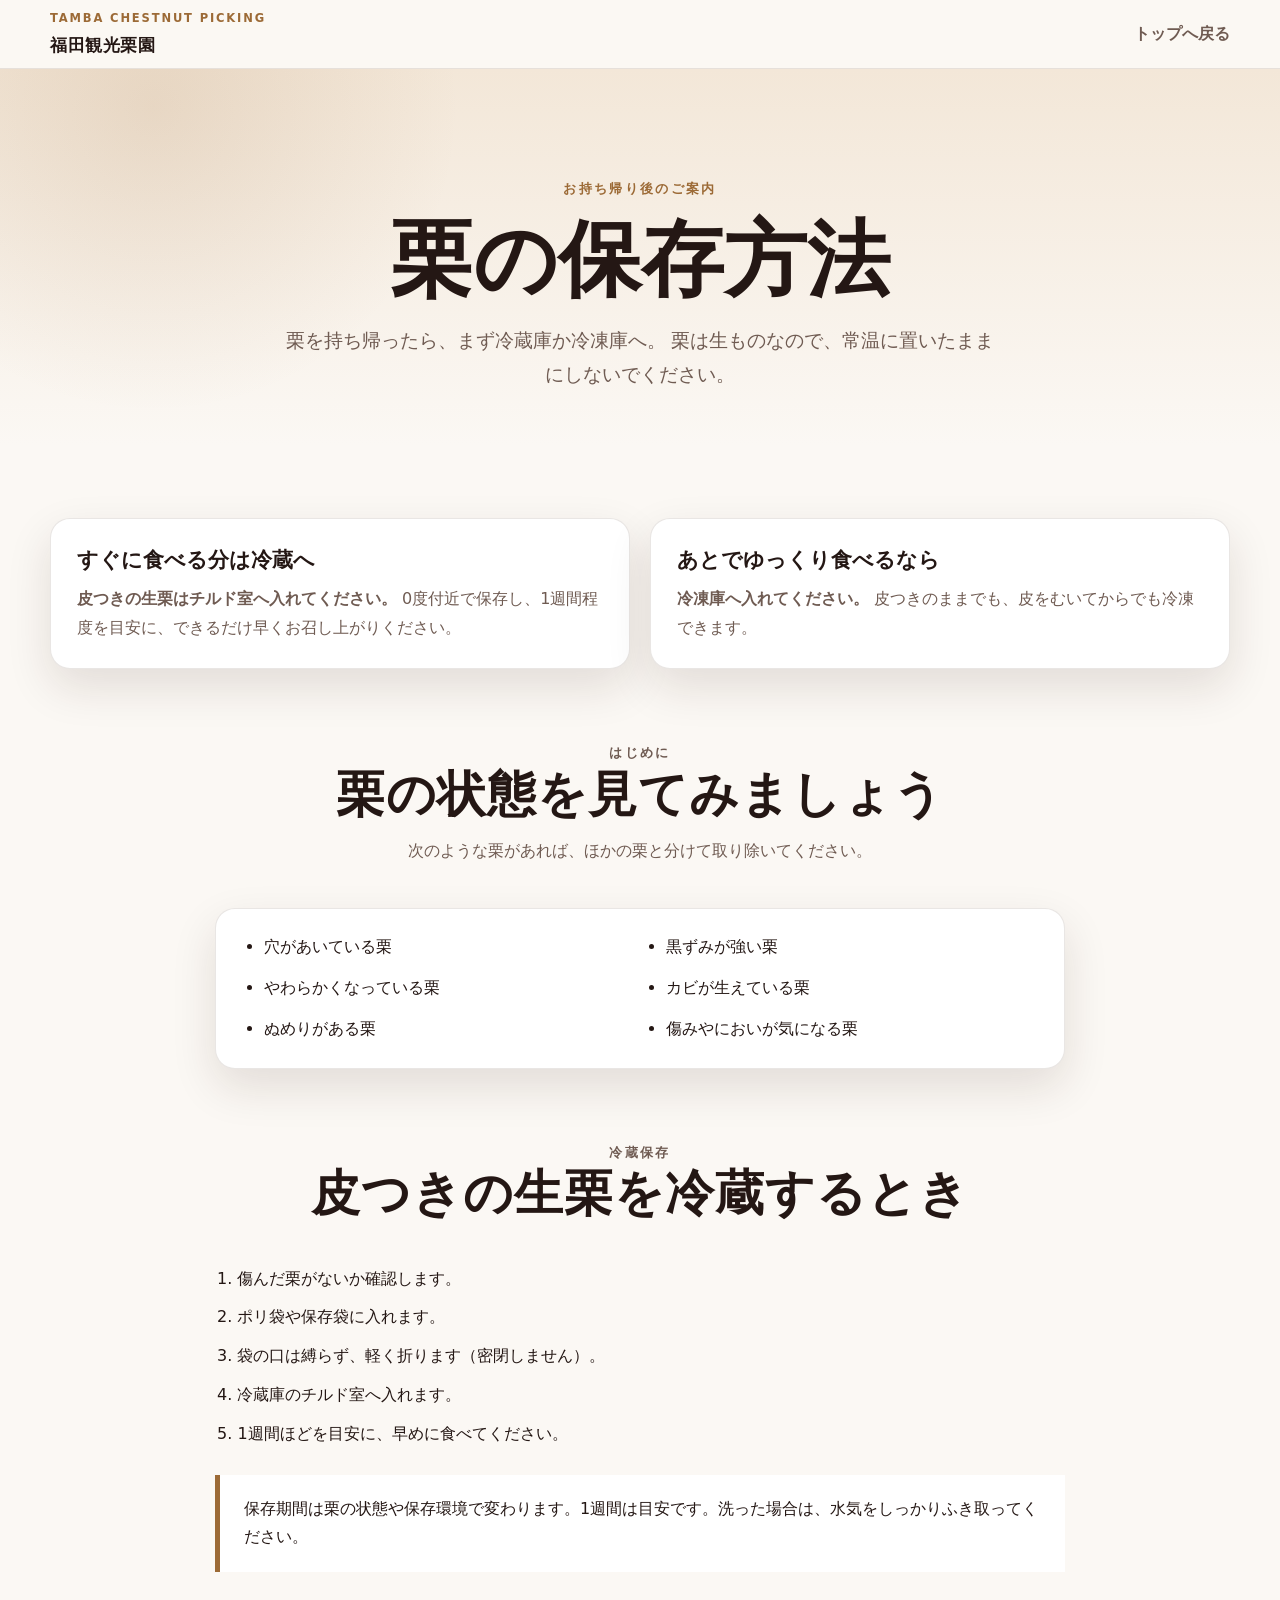
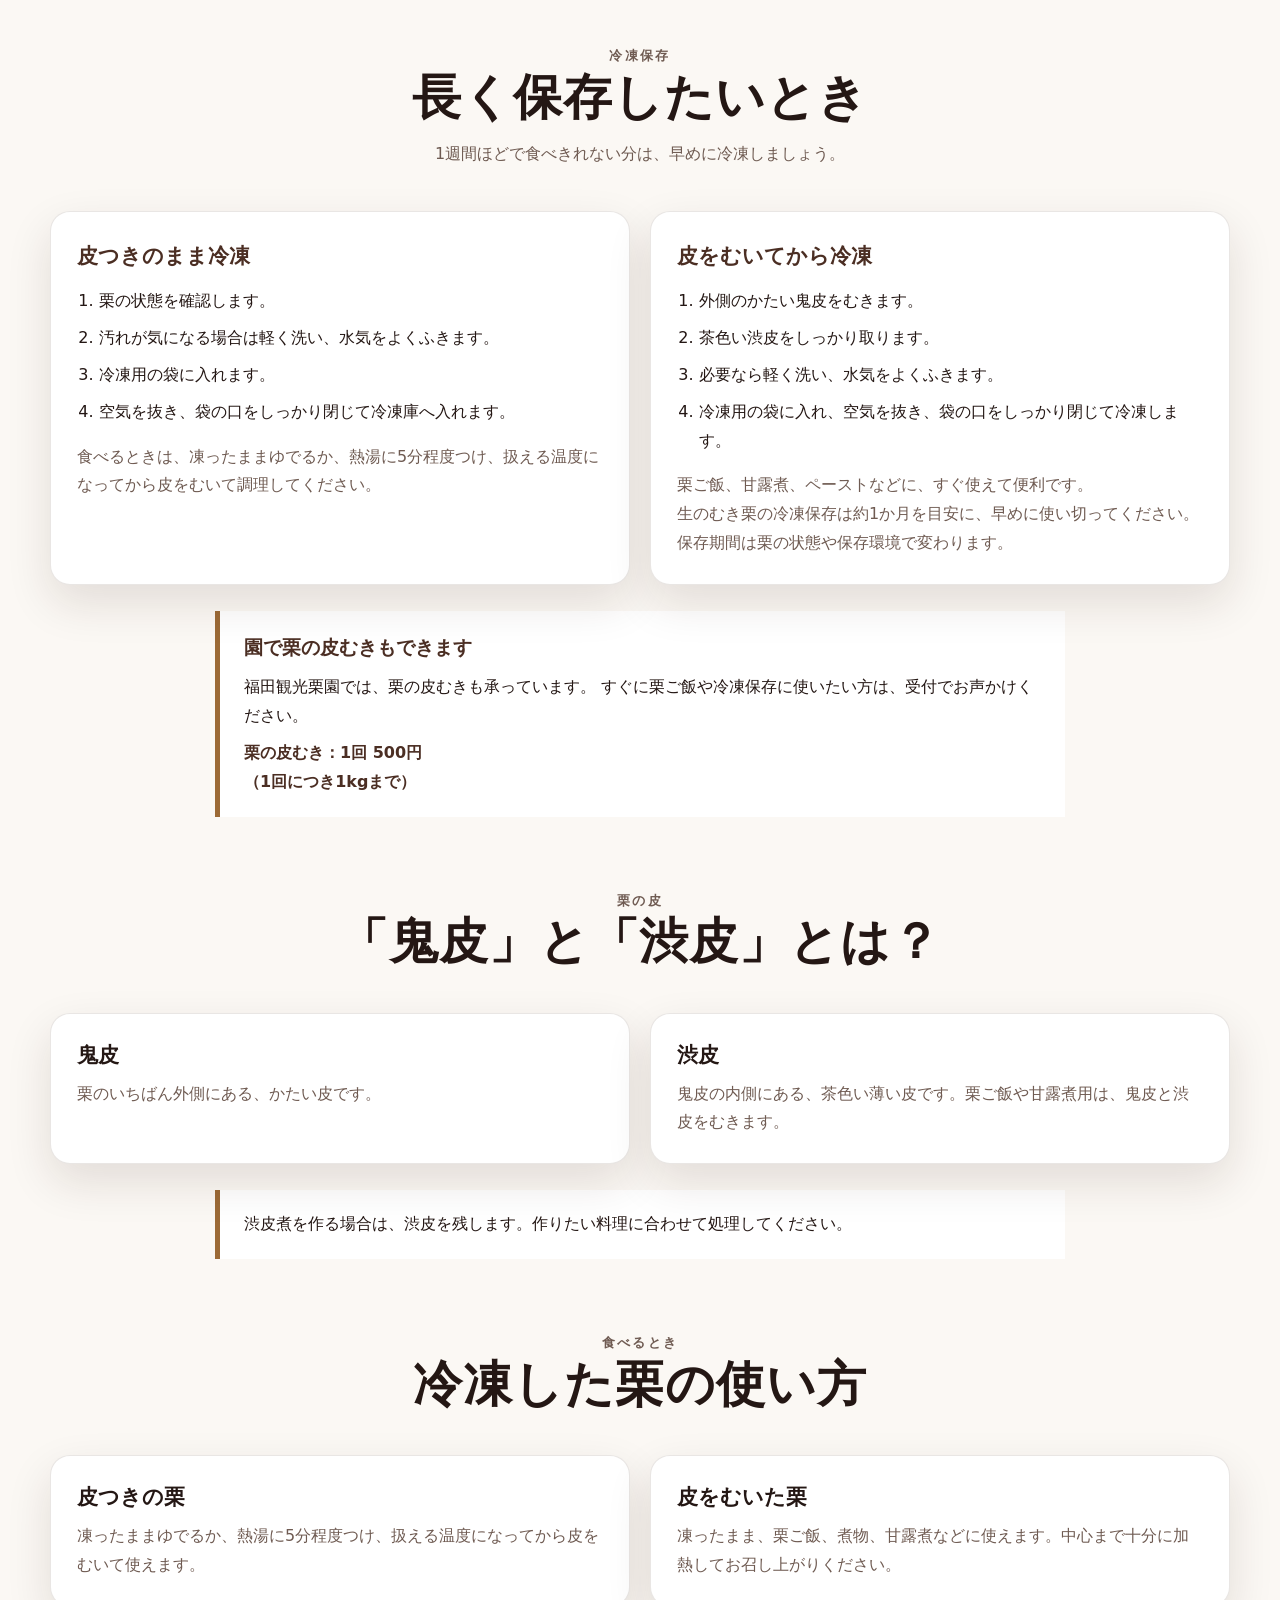
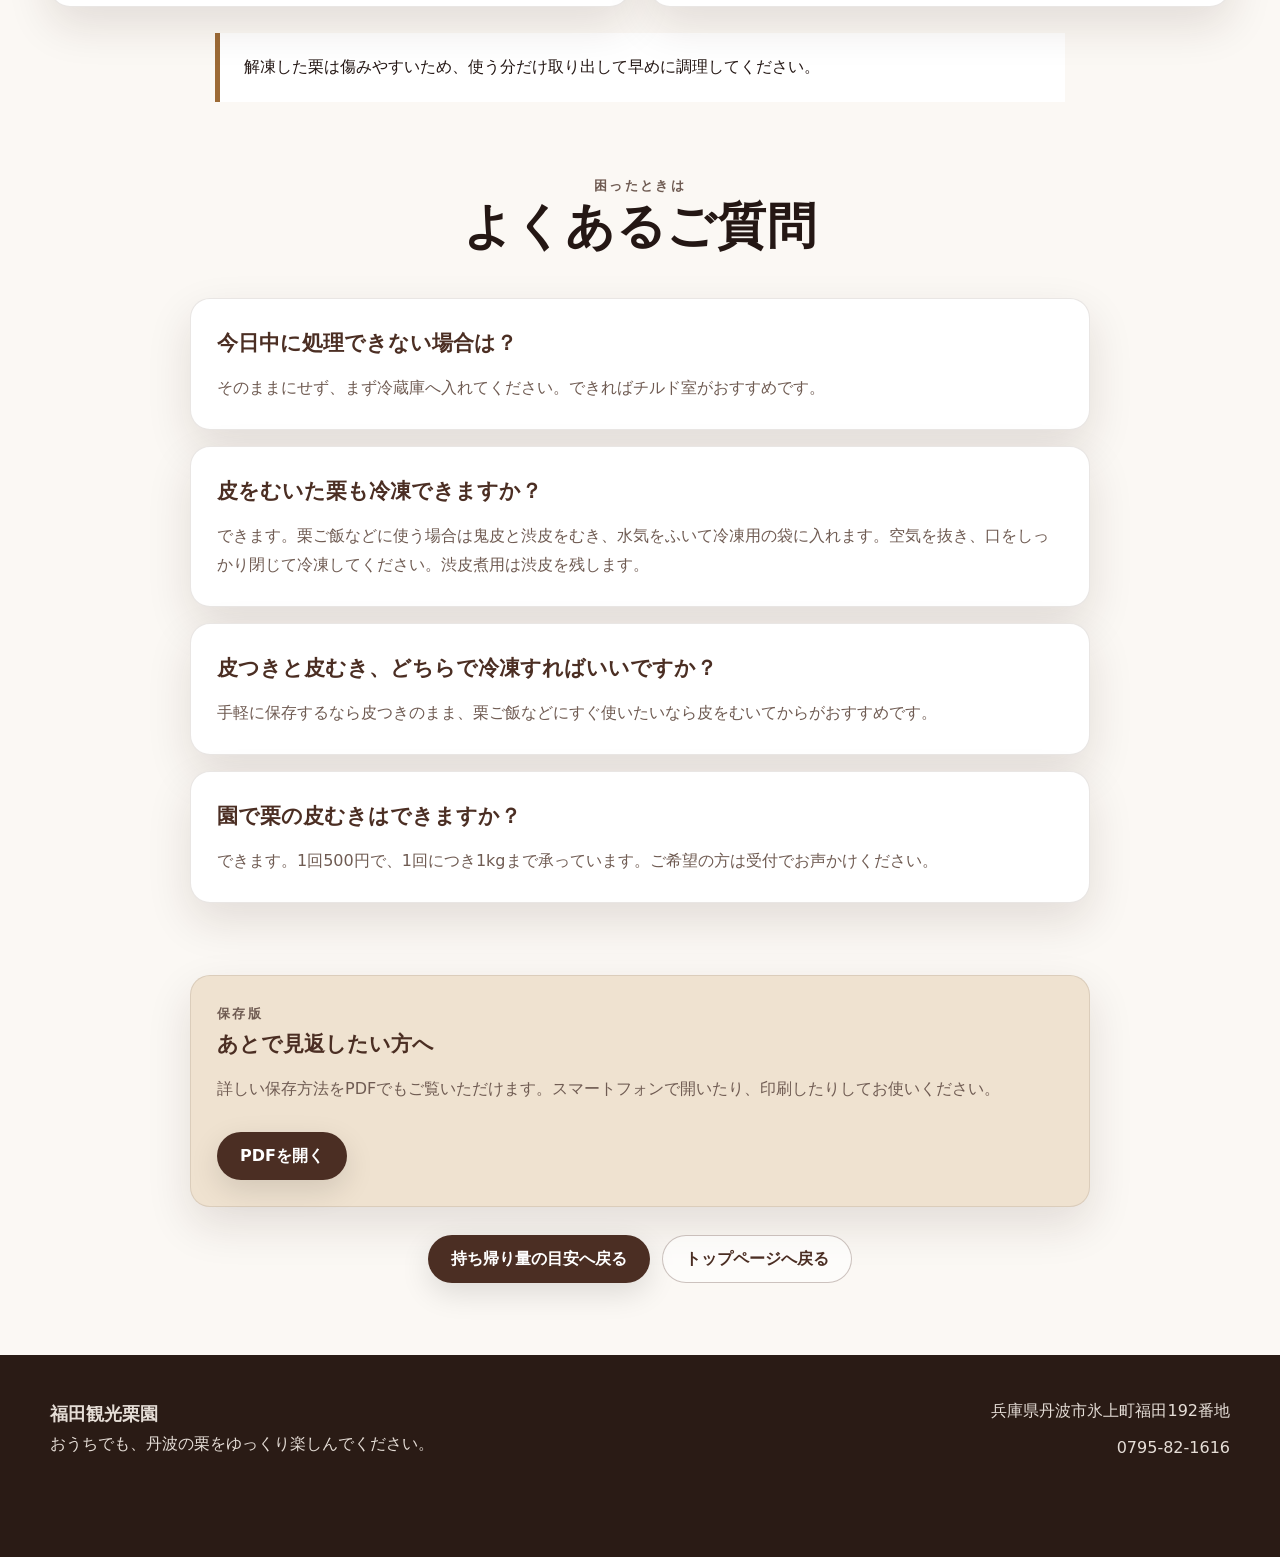
==== commit cf423be0: "栗の保存案内から注意書きと参考情報を削除" ====
--- a/chestnut-storage.html
+++ b/chestnut-storage.html
@@ -93,10 +93,6 @@
             <li>ぬめりがある栗</li>
             <li>傷みやにおいが気になる栗</li>
           </ul>
-          <div class="storage-note">
-            <p>栗の底の白っぽい色だけでは、傷みとは判断できません。<strong>カビ・異臭・ぬめりのある栗は食べないでください。</strong>カビの生えた栗は、部分的に削ったり洗ったりして食べず、その栗を廃棄してください。</p>
-            <p>汚れが気になるときは軽く洗い、<strong>水気をしっかりふき取ってください。</strong></p>
-          </div>
         </div>
       </section>
 
@@ -233,30 +229,13 @@
 
       <section class="guide-section">
         <div class="container">
-          <div class="section-heading">
-            <p class="section-kicker">参考情報</p>
-            <h2>保存方法の参考資料</h2>
-            <p>2026年9月13日に内容を確認・更新しました。</p>
-          </div>
-          <ul>
-            <li><a href="https://www.maff.go.jp/j/pr/aff/1910/spe2_02.html">農林水産省：知って得する「栗」のこと</a></li>
-            <li><a href="https://www.maff.go.jp/j/syouan/seisaku/foodpoisoning/frige.html">農林水産省：冷蔵庫のかしこい使い方</a></li>
-            <li><a href="https://life.ja-group.jp/food/shun/detail?id=69">JAグループ：クリ（栗）</a></li>
-            <li><a href="https://www.asahi-kasei.co.jp/saran/preservation/fruits/food03.html">旭化成ホームプロダクツ：栗の保存</a></li>
-            <li><a href="https://delishkitchen.tv/recipes/367494367570559270">デリッシュキッチン：栗の冷凍保存方法</a></li>
-          </ul>
-        </div>
-      </section>
-
-      <section class="guide-section">
-        <div class="container">
           <div class="storage-download">
             <div>
               <p class="section-kicker">保存版</p>
               <h2>あとで見返したい方へ</h2>
               <p>詳しい保存方法をPDFでもご覧いただけます。スマートフォンで開いたり、印刷したりしてお使いください。</p>
               <div class="guide-actions storage-download-actions">
-                <a class="btn btn-primary" href="downloads/chestnut-storage-guide.pdf?v=20260913" target="_blank">PDFを開く</a>
+                <a class="btn btn-primary" href="downloads/chestnut-storage-guide.pdf?v=20260921" target="_blank">PDFを開く</a>
               </div>
             </div>
           </div>
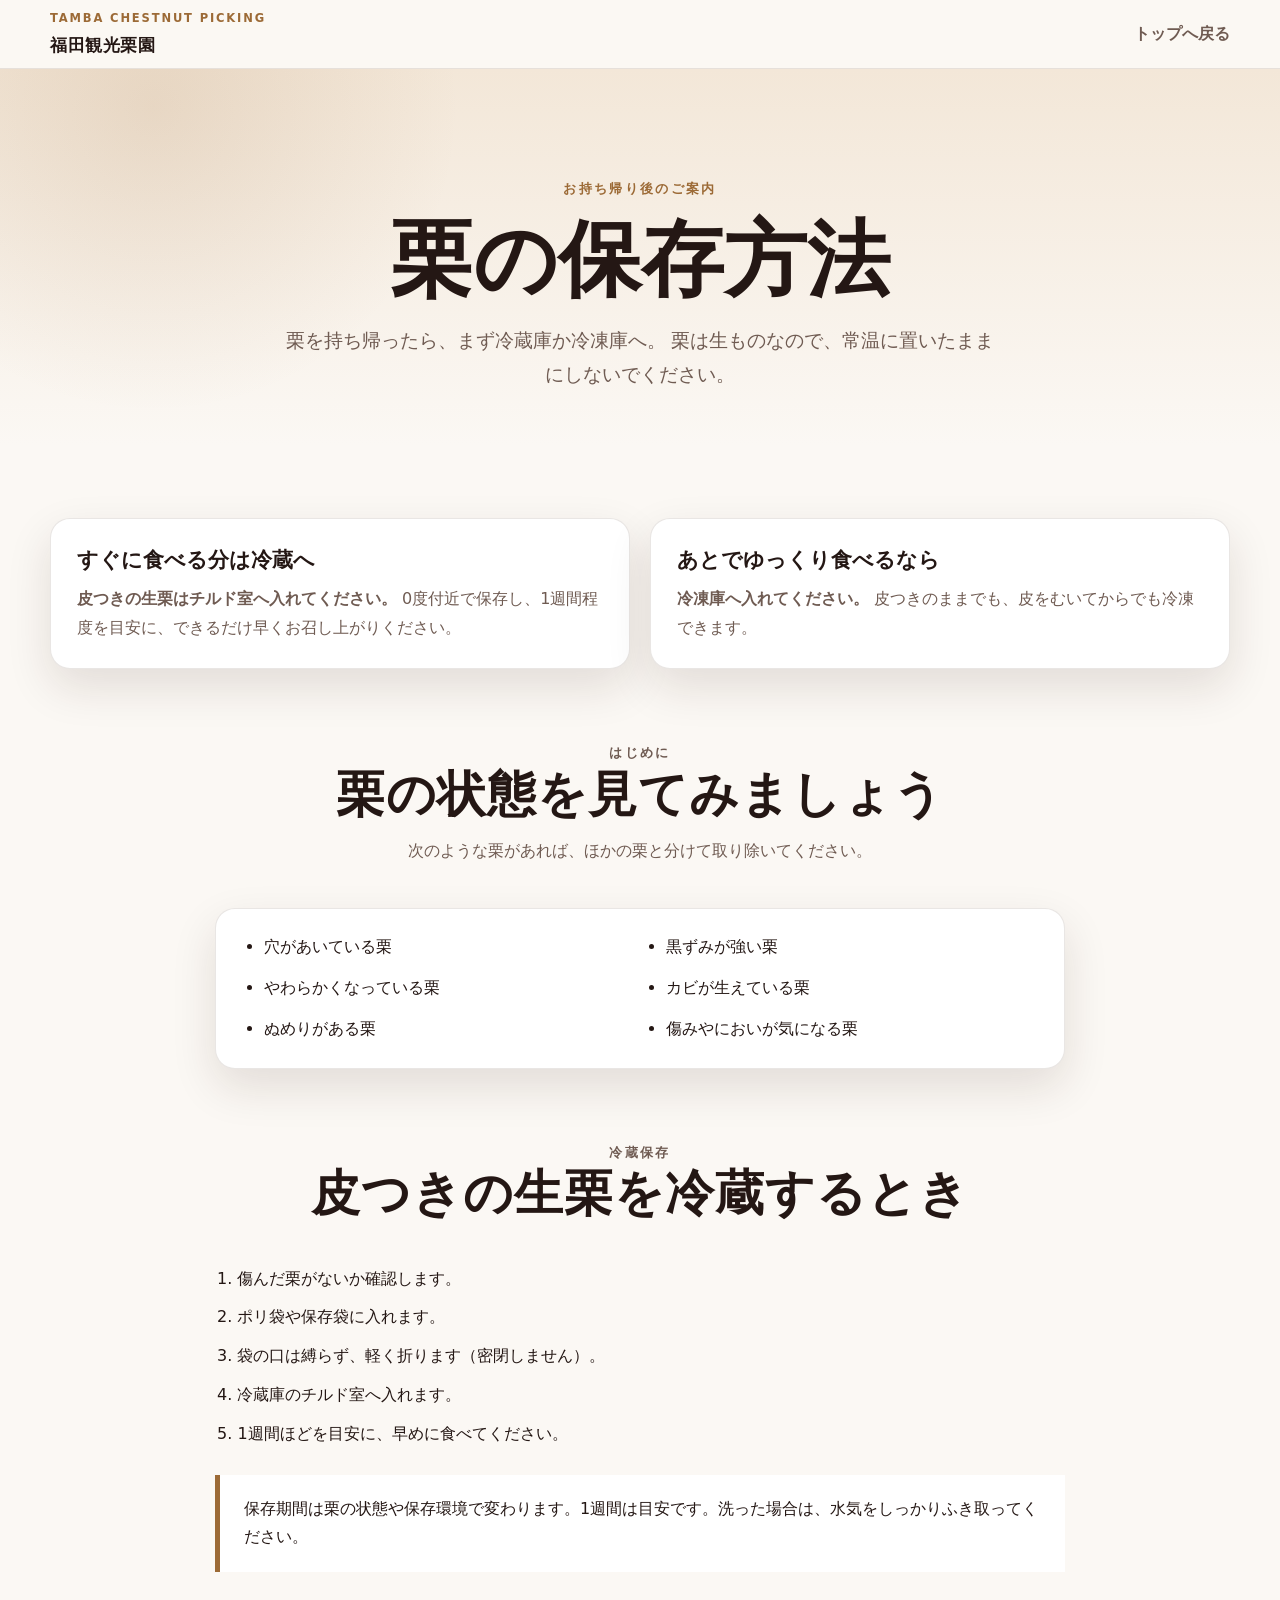
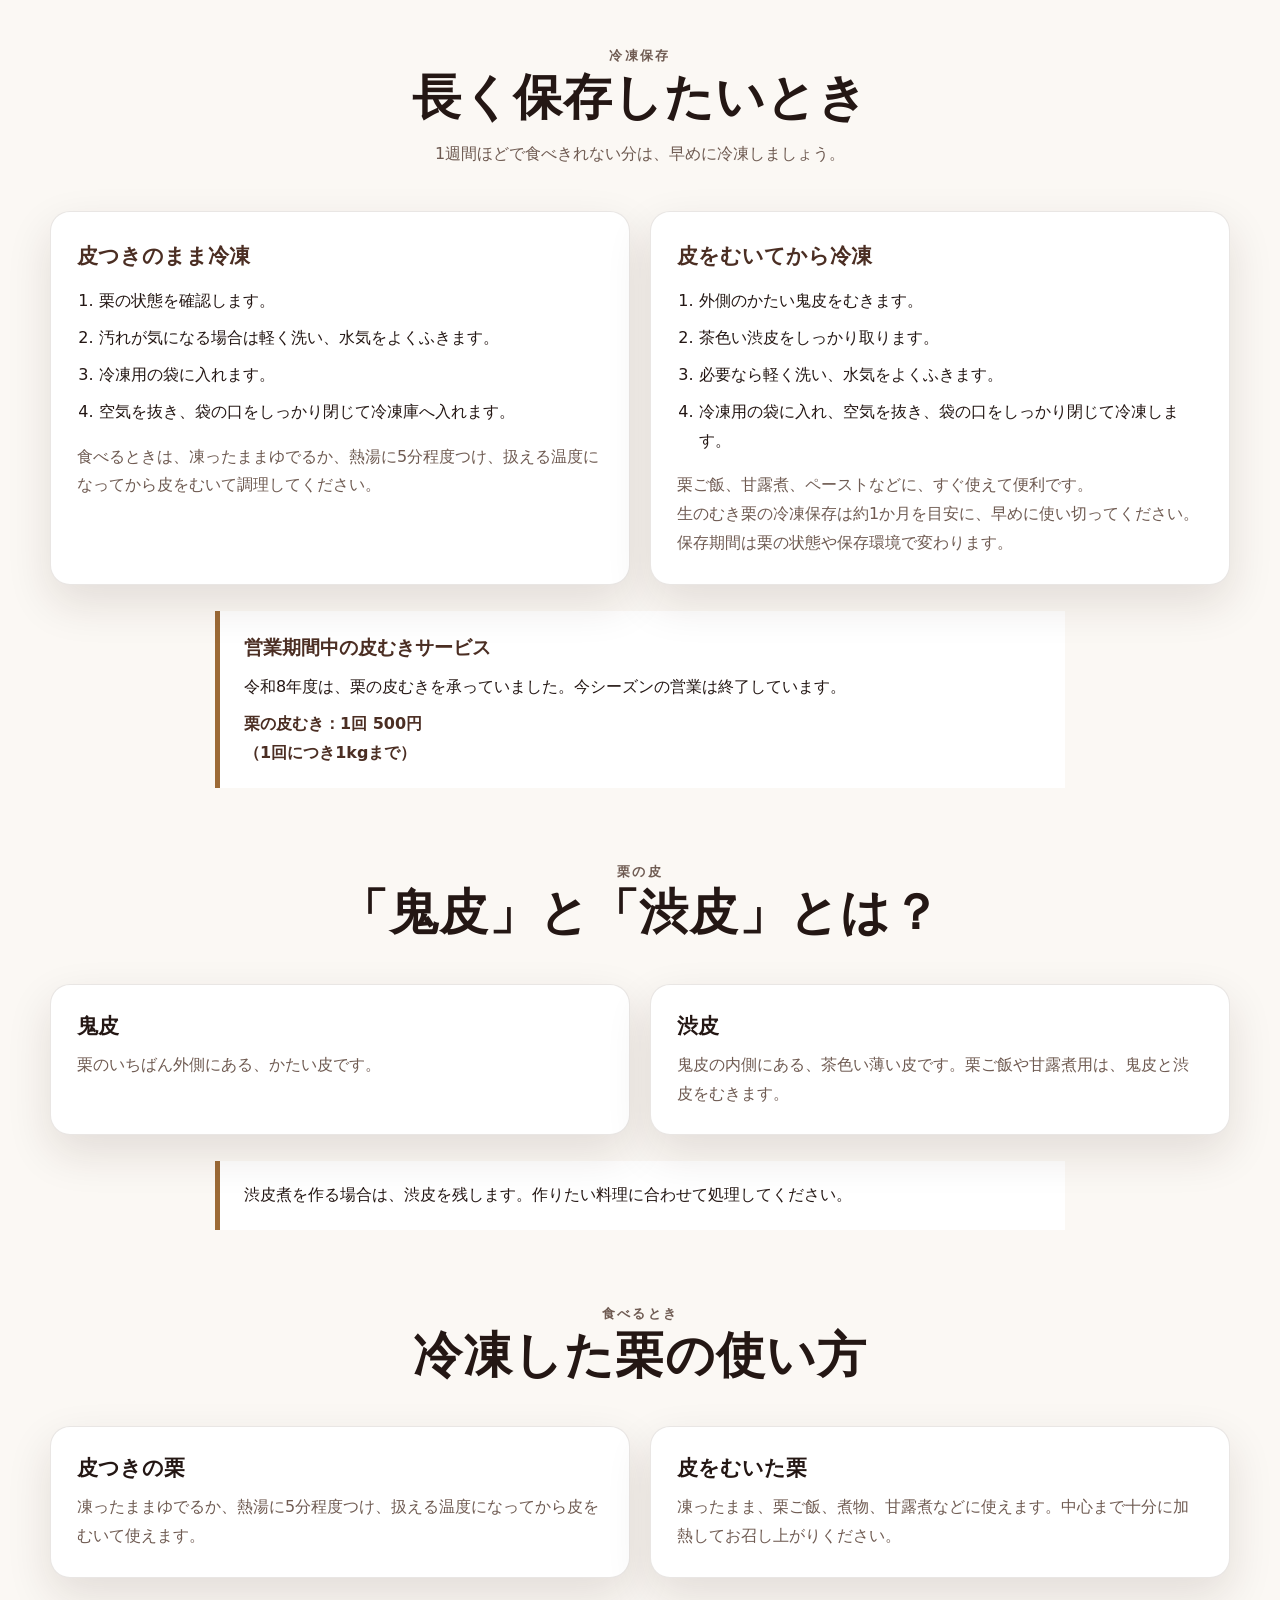
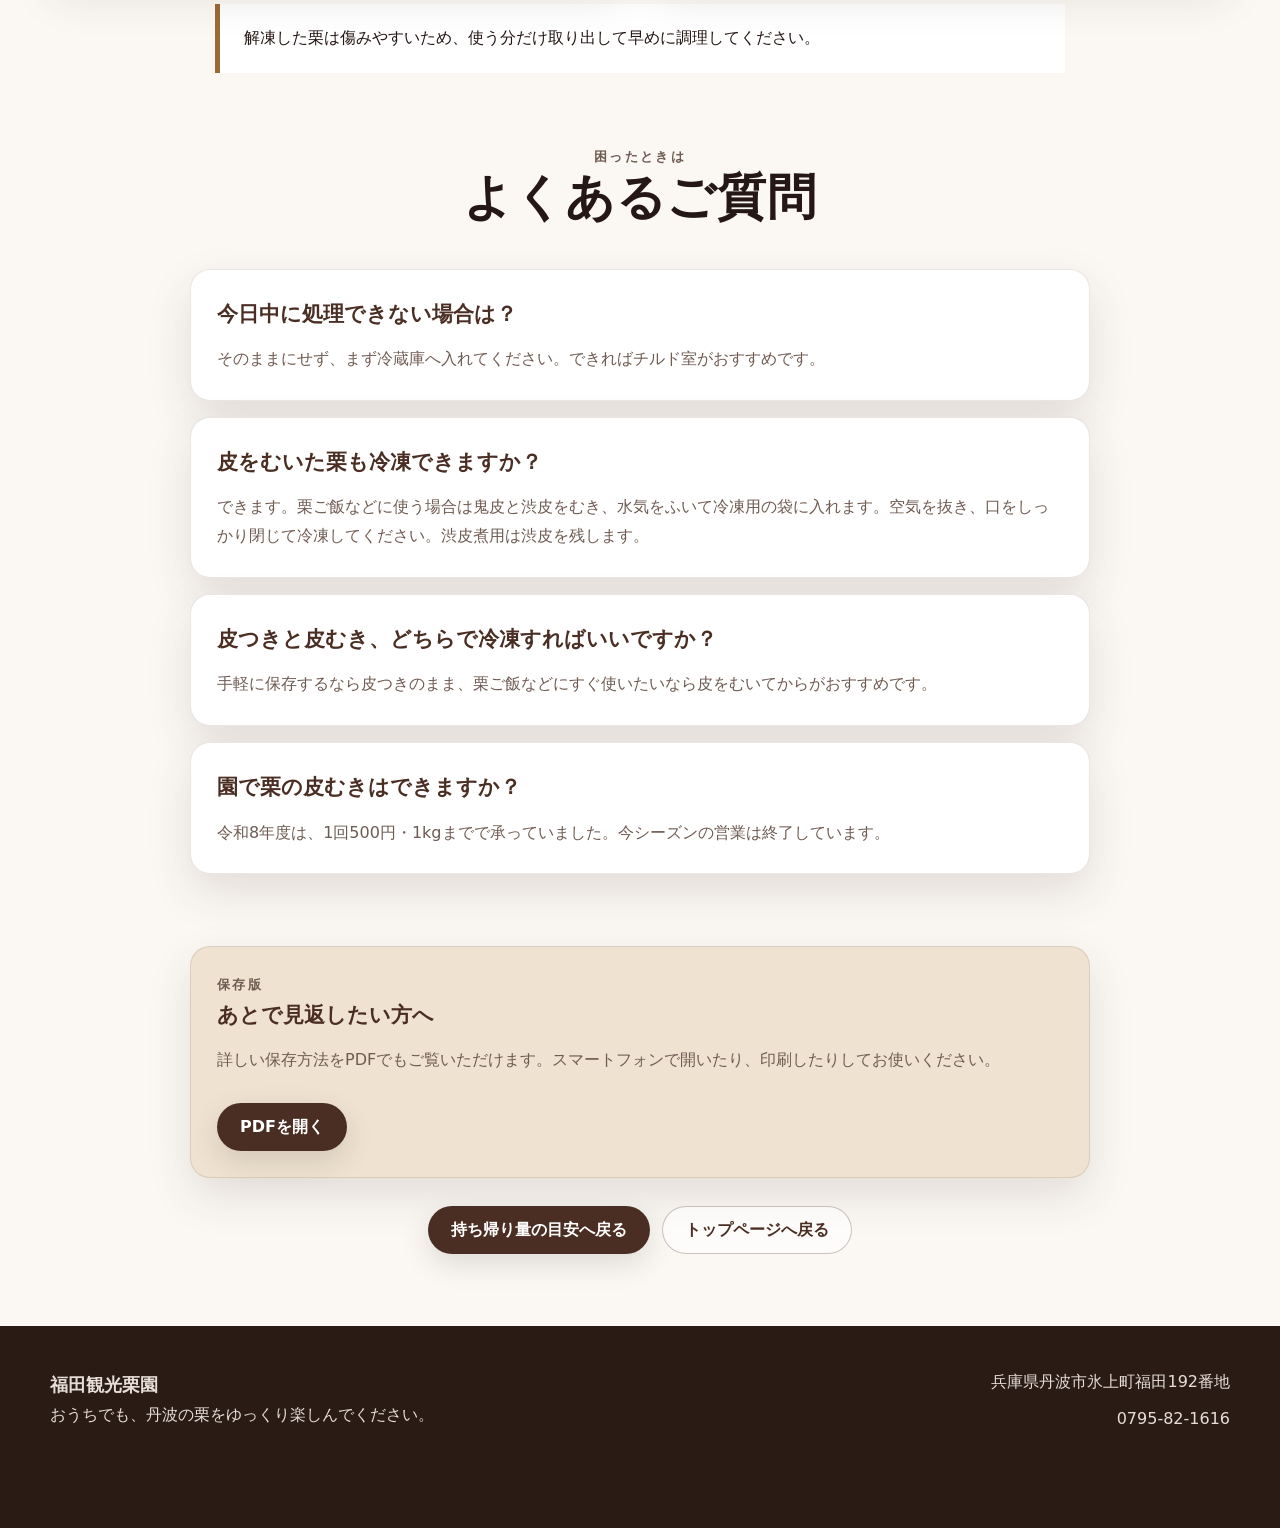
==== commit 5321c755: "シーズン終了後の案内と令和9年度以降の団体方針を反映" ====
--- a/chestnut-storage.html
+++ b/chestnut-storage.html
@@ -146,10 +146,9 @@
             </article>
           </div>
           <div class="storage-note storage-peeling-note">
-            <h3>園で栗の皮むきもできます</h3>
+            <h3>営業期間中の皮むきサービス</h3>
             <p>
-              福田観光栗園では、栗の皮むきも承っています。
-              すぐに栗ご飯や冷凍保存に使いたい方は、受付でお声かけください。
+              令和8年度は、栗の皮むきを承っていました。今シーズンの営業は終了しています。
             </p>
             <p class="storage-note-meta">栗の皮むき：1回 500円<br>（1回につき1kgまで）</p>
           </div>
@@ -221,7 +220,7 @@
             </article>
             <article>
               <h3>園で栗の皮むきはできますか？</h3>
-              <p>できます。1回500円で、1回につき1kgまで承っています。ご希望の方は受付でお声かけください。</p>
+              <p>令和8年度は、1回500円・1kgまでで承っていました。今シーズンの営業は終了しています。</p>
             </article>
           </div>
         </div>
--- a/style.css
+++ b/style.css
@@ -383,7 +383,7 @@
 .season-status {
   position: relative;
   z-index: 3;
-  padding: 18px 0;
+  padding: 30px 0;
   color: #fff8f1;
   background: linear-gradient(100deg, #3e503d 0%, #536448 58%, #6b573b 100%);
   border-bottom: 1px solid rgba(255, 226, 174, 0.3);
@@ -391,15 +391,14 @@
 }
 
 .season-status-inner {
-  display: flex;
-  align-items: center;
-  justify-content: center;
-  flex-wrap: wrap;
-  gap: 8px 16px;
-  text-align: center;
+  display: grid;
+  max-width: 880px;
+  gap: 16px;
+  text-align: left;
 }
 
 .season-status-label {
+  justify-self: start;
   padding: 5px 10px;
   border: 1px solid rgba(255, 255, 255, 0.36);
   border-radius: 999px;
@@ -408,6 +407,22 @@
   font-weight: 700;
 }
 
+.season-status h2 {
+  font-size: clamp(1.4rem, 4.8vw, 1.8rem);
+  line-height: 1.5;
+}
+
+.season-status-warning {
+  padding: 18px 20px;
+  border-left: 4px solid #ffe2ae;
+  border-radius: 0 10px 10px 0;
+  background: rgba(0, 0, 0, 0.16);
+}
+
+.season-status-warning p {
+  margin-top: 10px;
+}
+
 .season-status strong {
   font-size: clamp(1.08rem, 2vw, 1.28rem);
   line-height: 1.4;
@@ -420,7 +435,7 @@
 }
 
 .season-status p {
-  color: rgba(255, 248, 241, 0.82);
+  color: rgba(255, 248, 241, 0.94);
   font-size: 0.92rem;
 }
 
@@ -1324,12 +1339,15 @@
   }
 
   .season-status-inner {
-    display: grid;
-    gap: 5px;
+    gap: 14px;
   }
 
   .season-status-label {
-    justify-self: center;
+    justify-self: start;
+  }
+
+  .season-status-warning {
+    padding: 14px 16px;
   }
 
   .quick-info {
